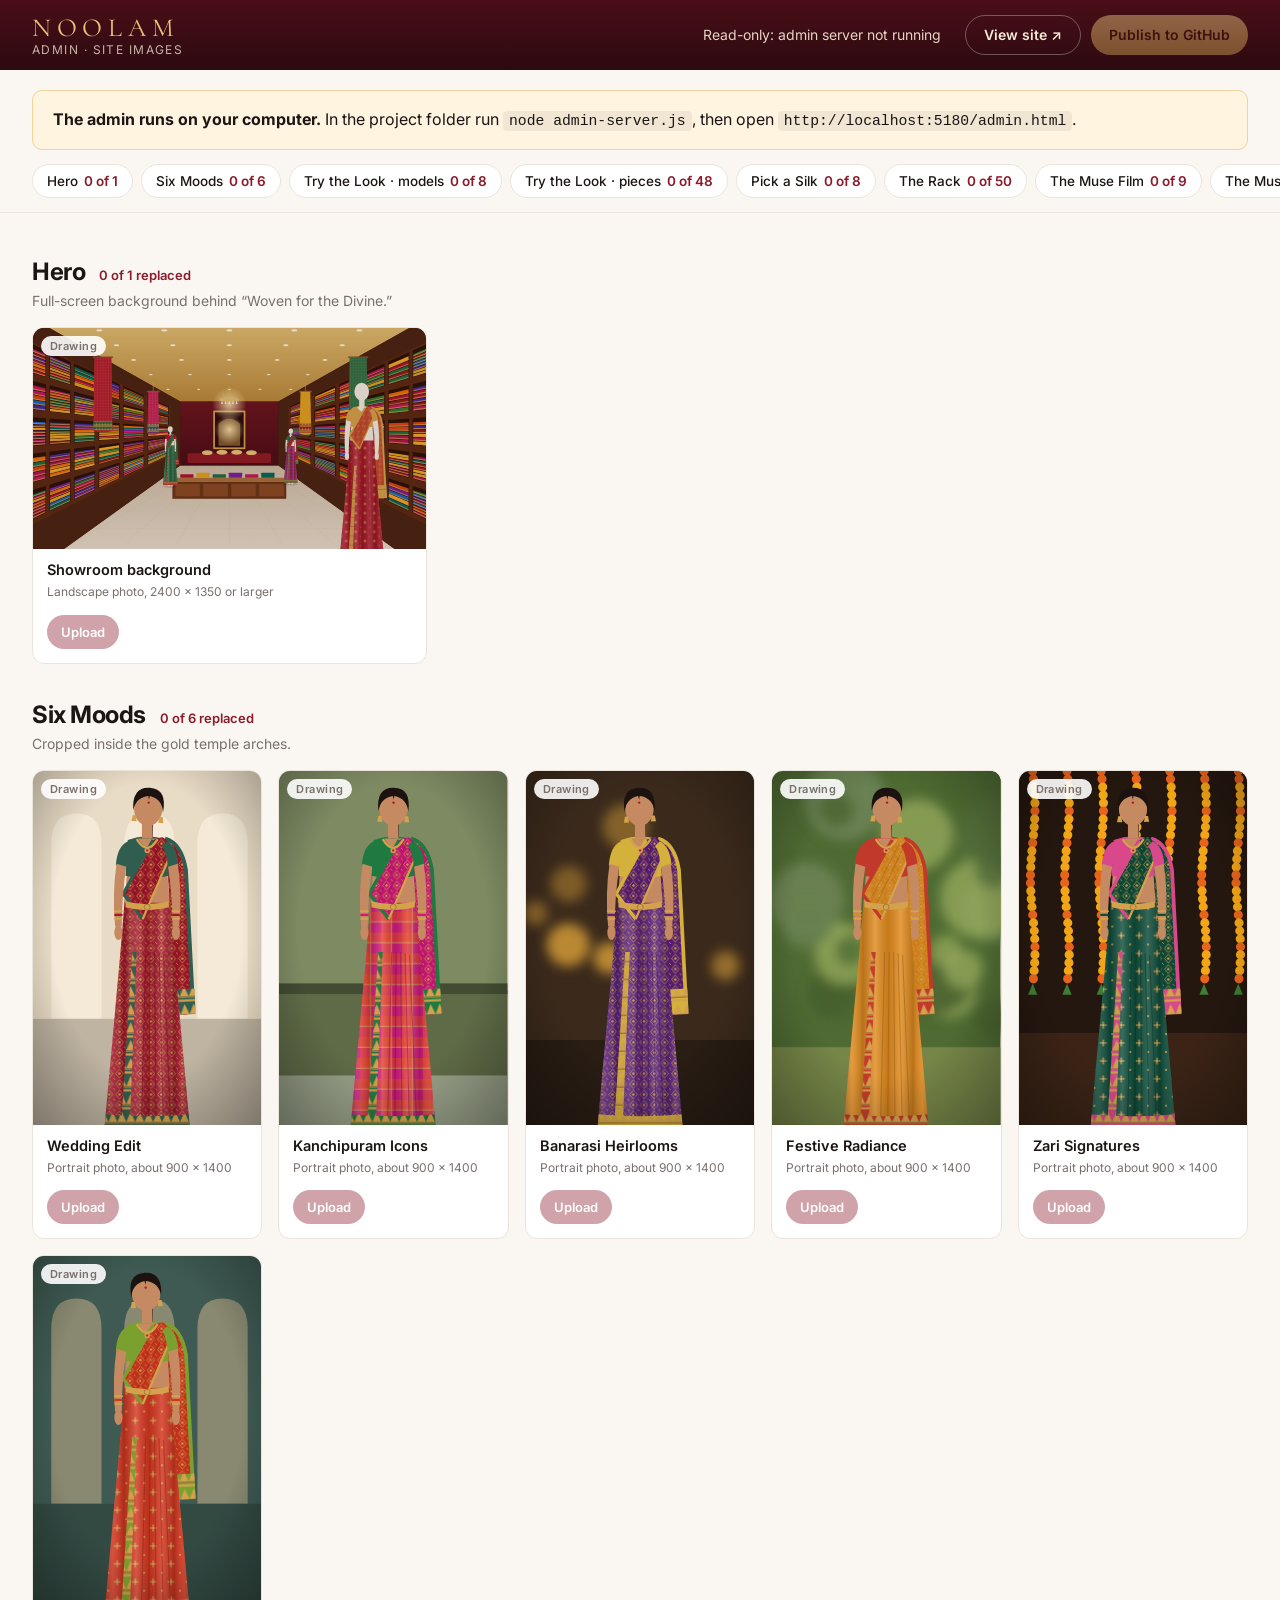
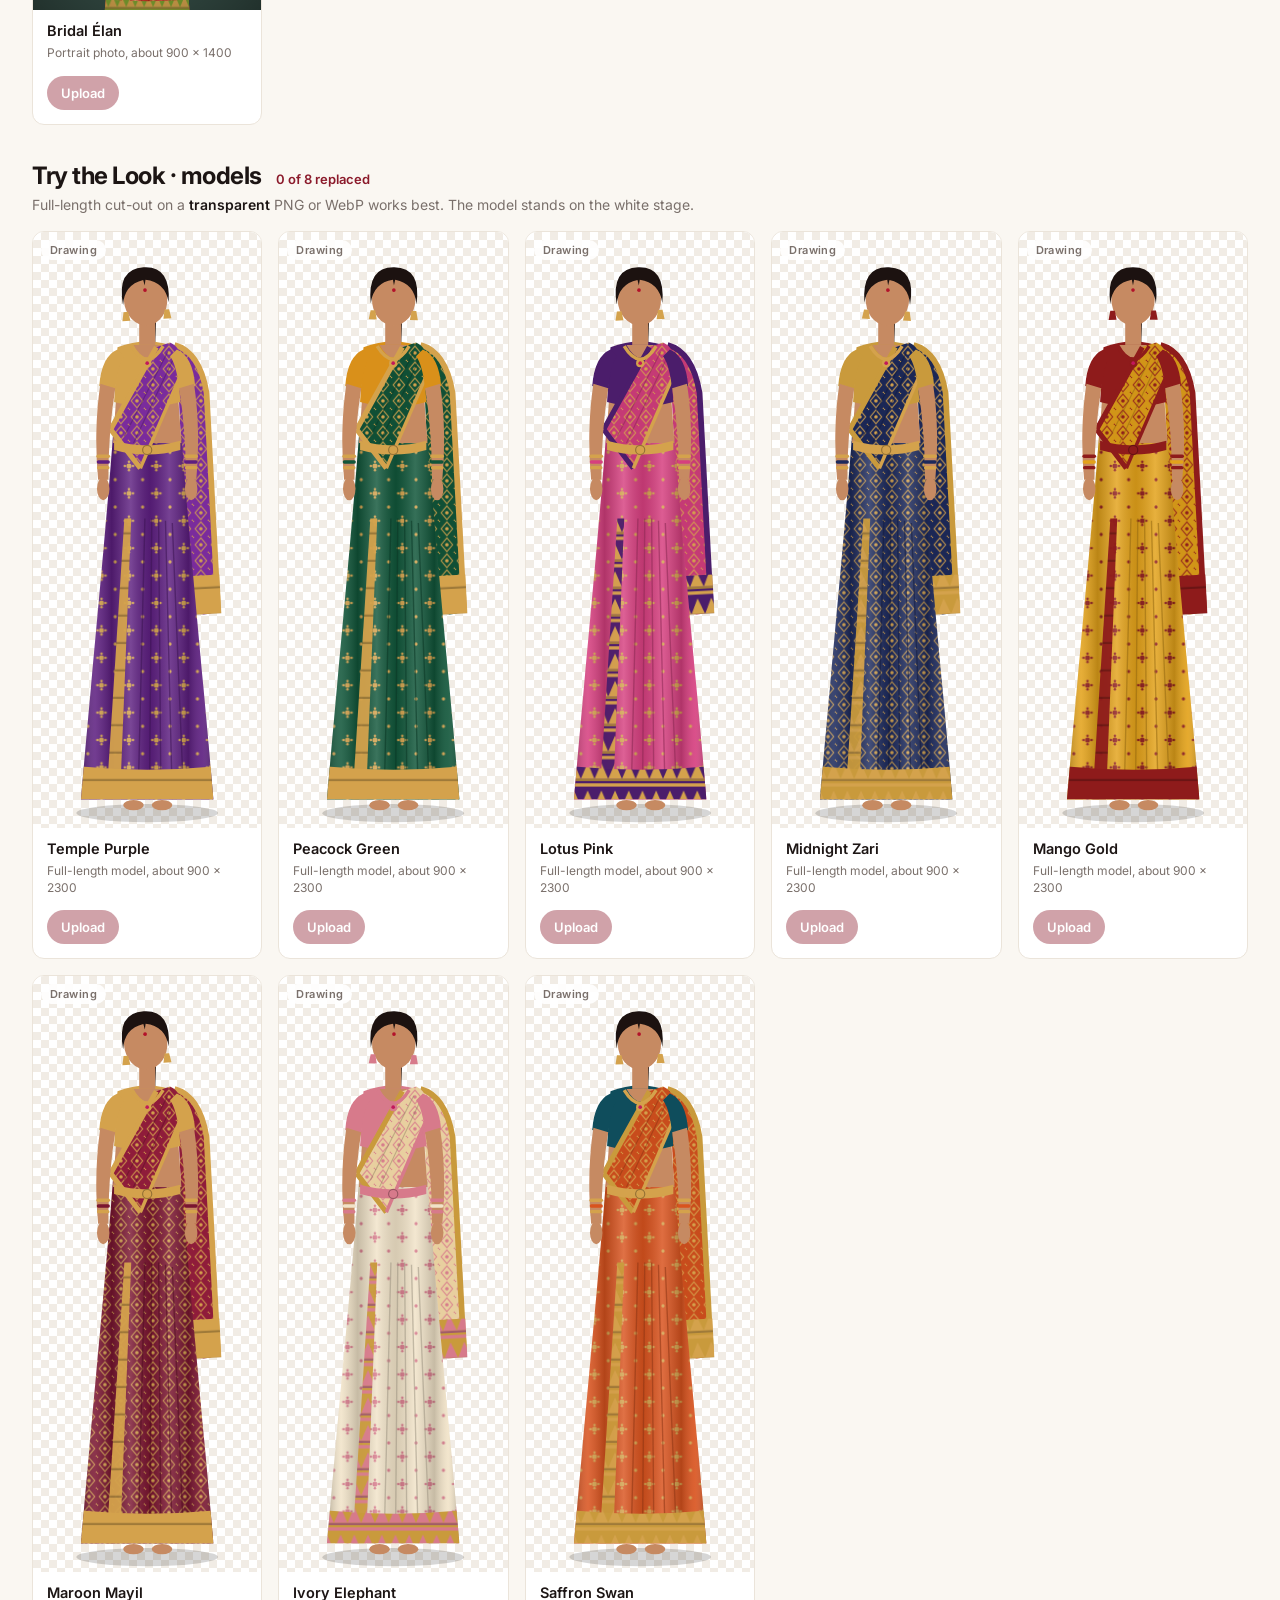
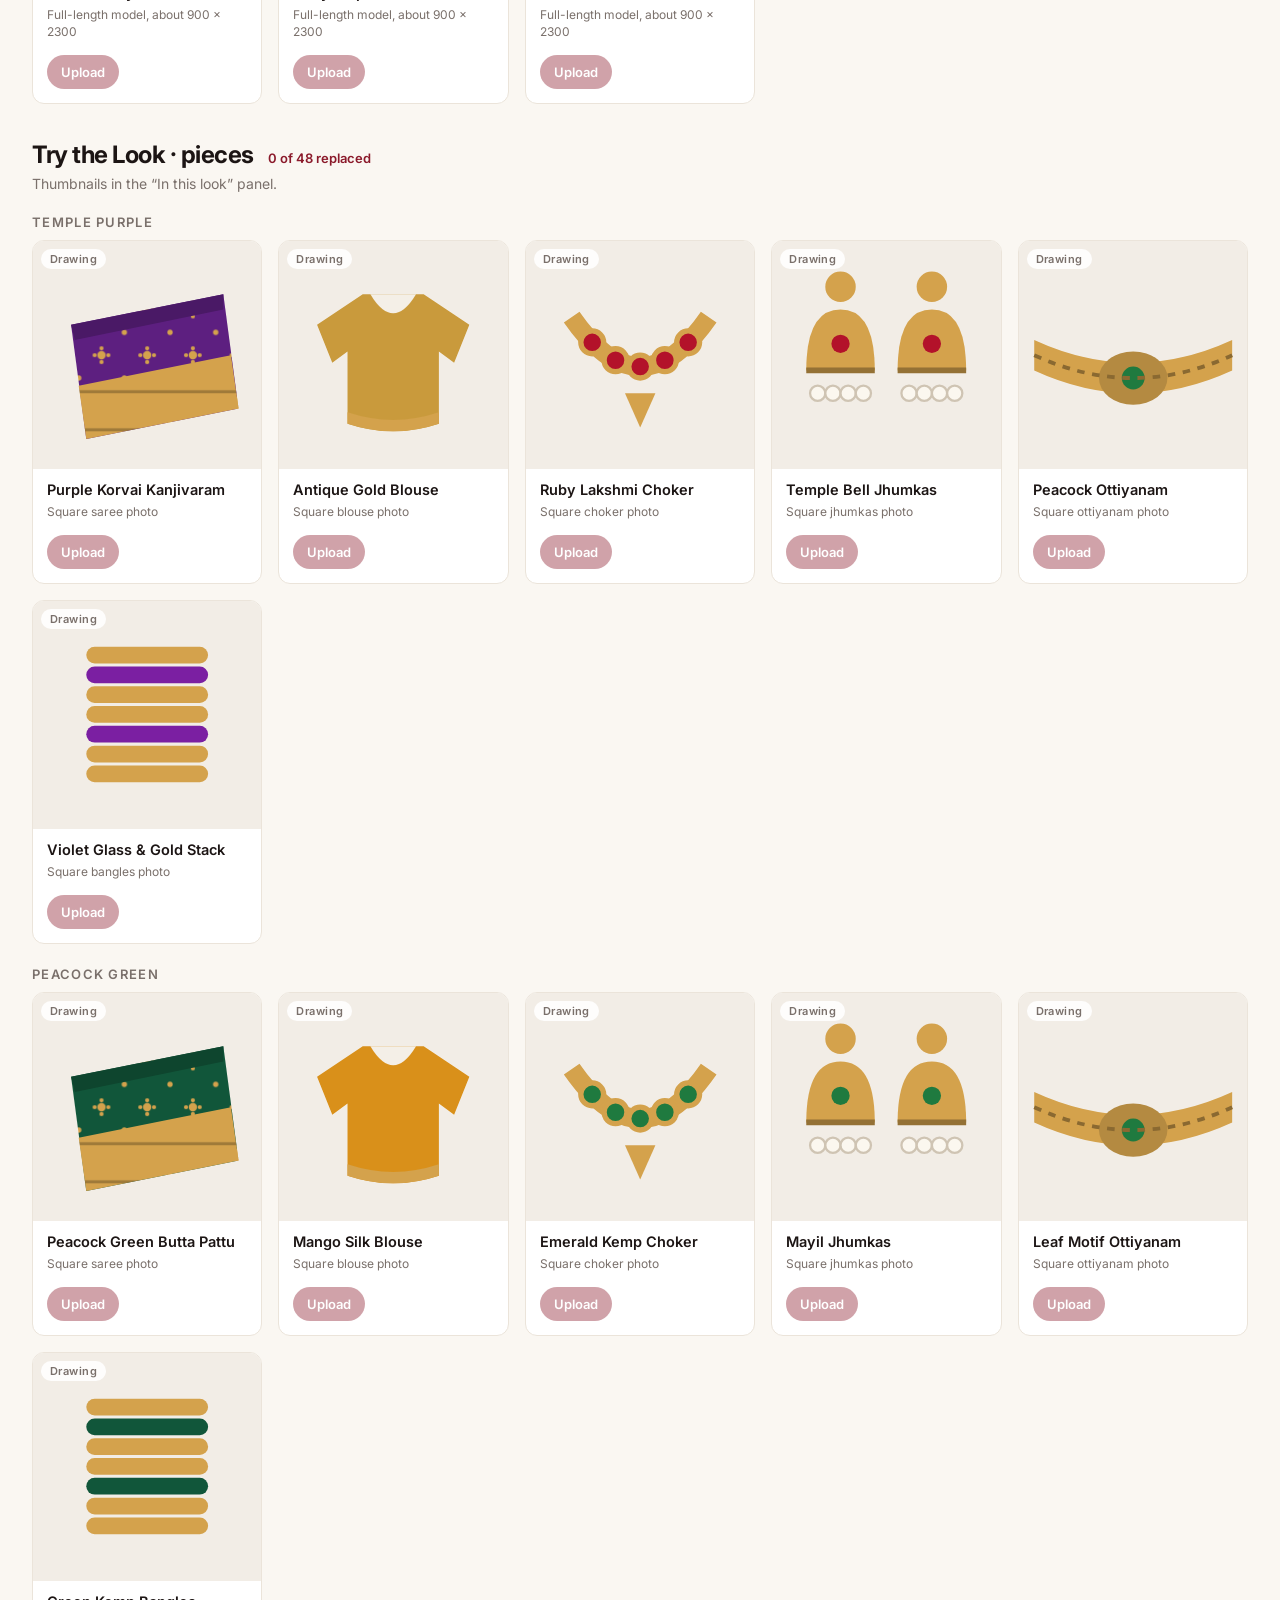
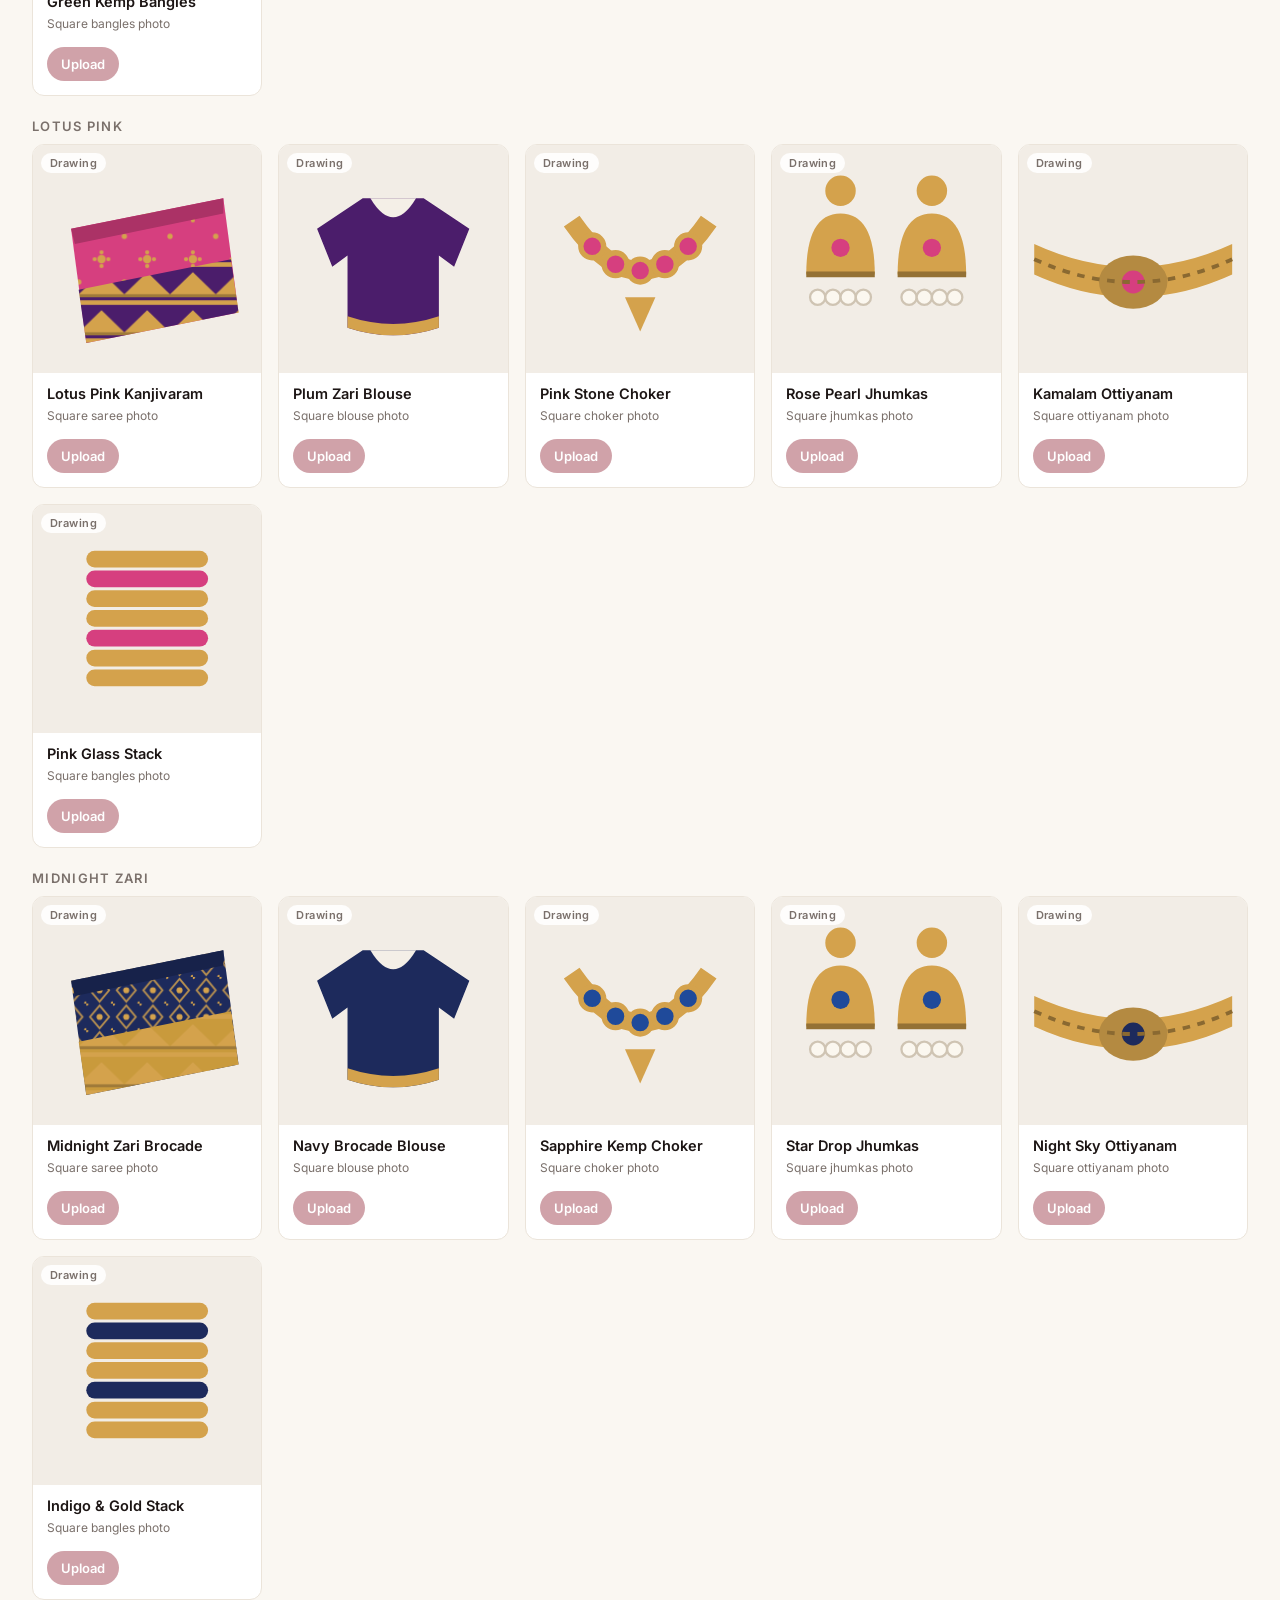
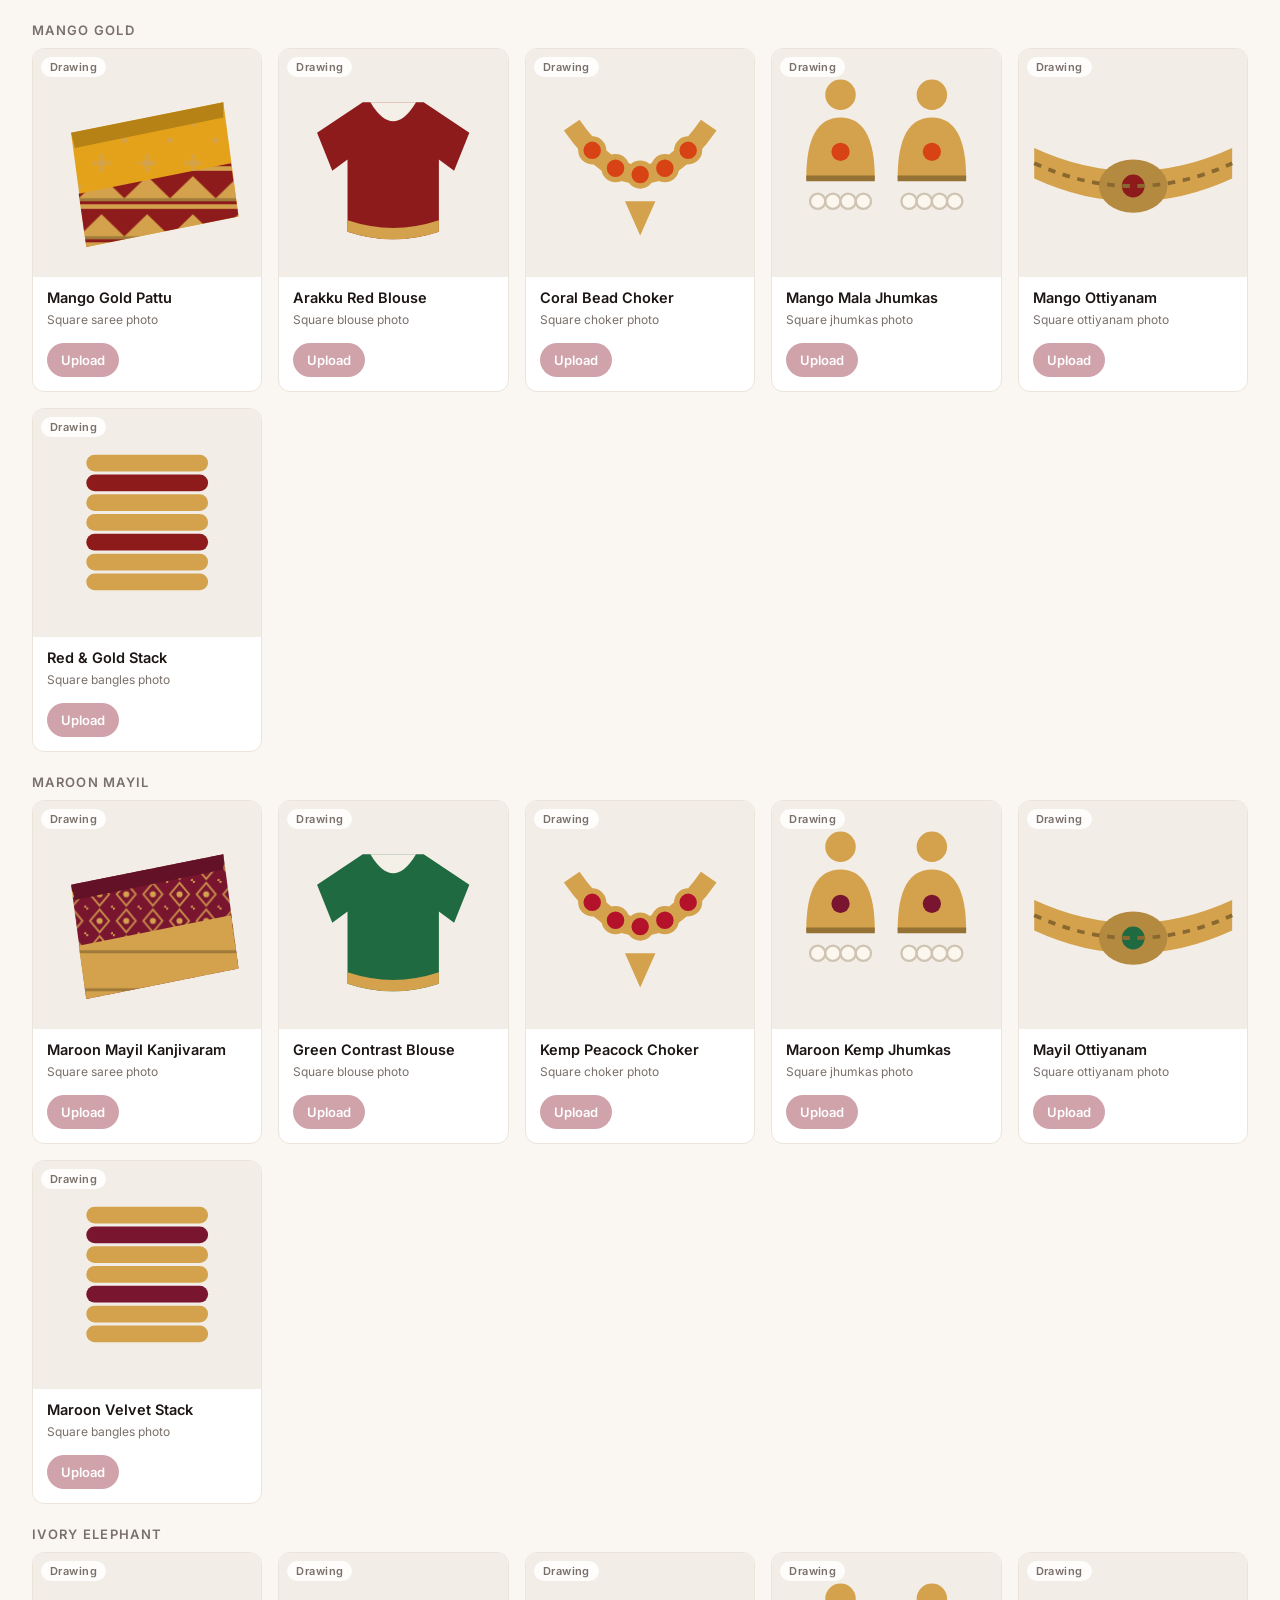
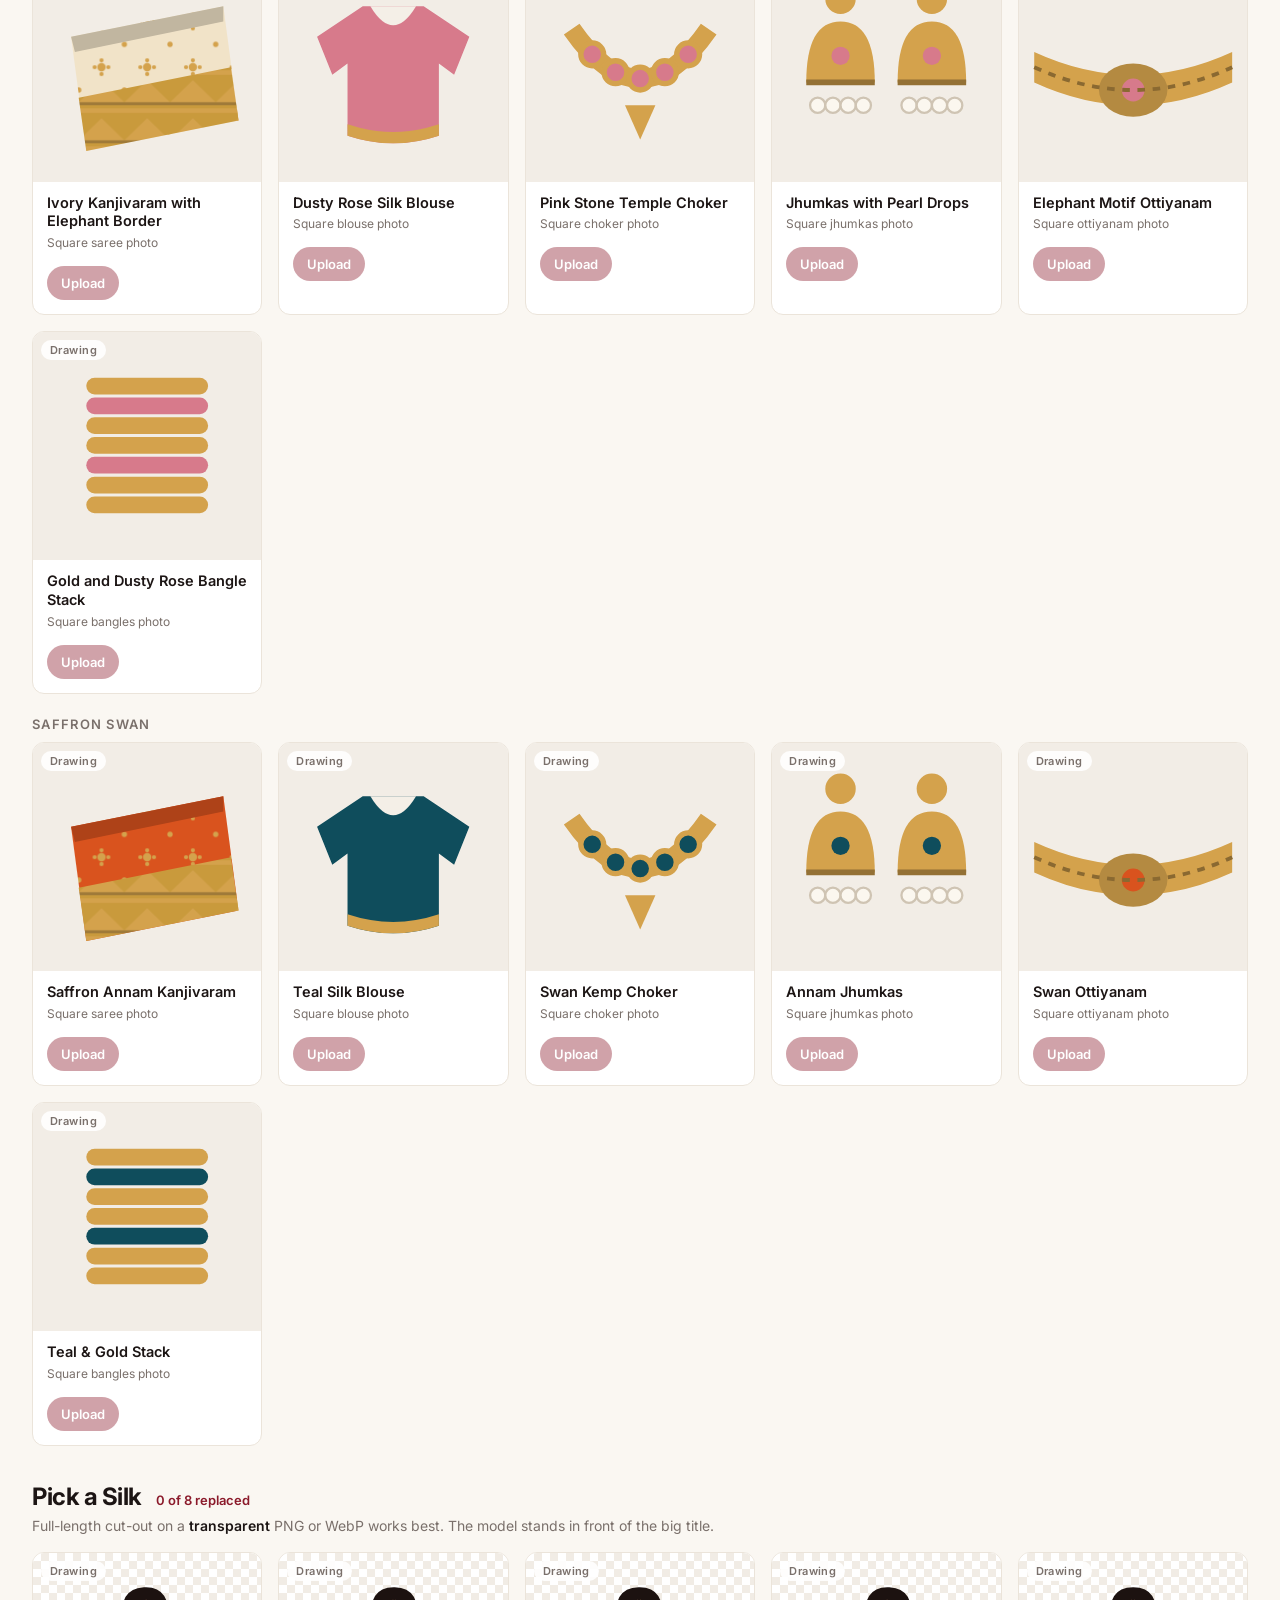
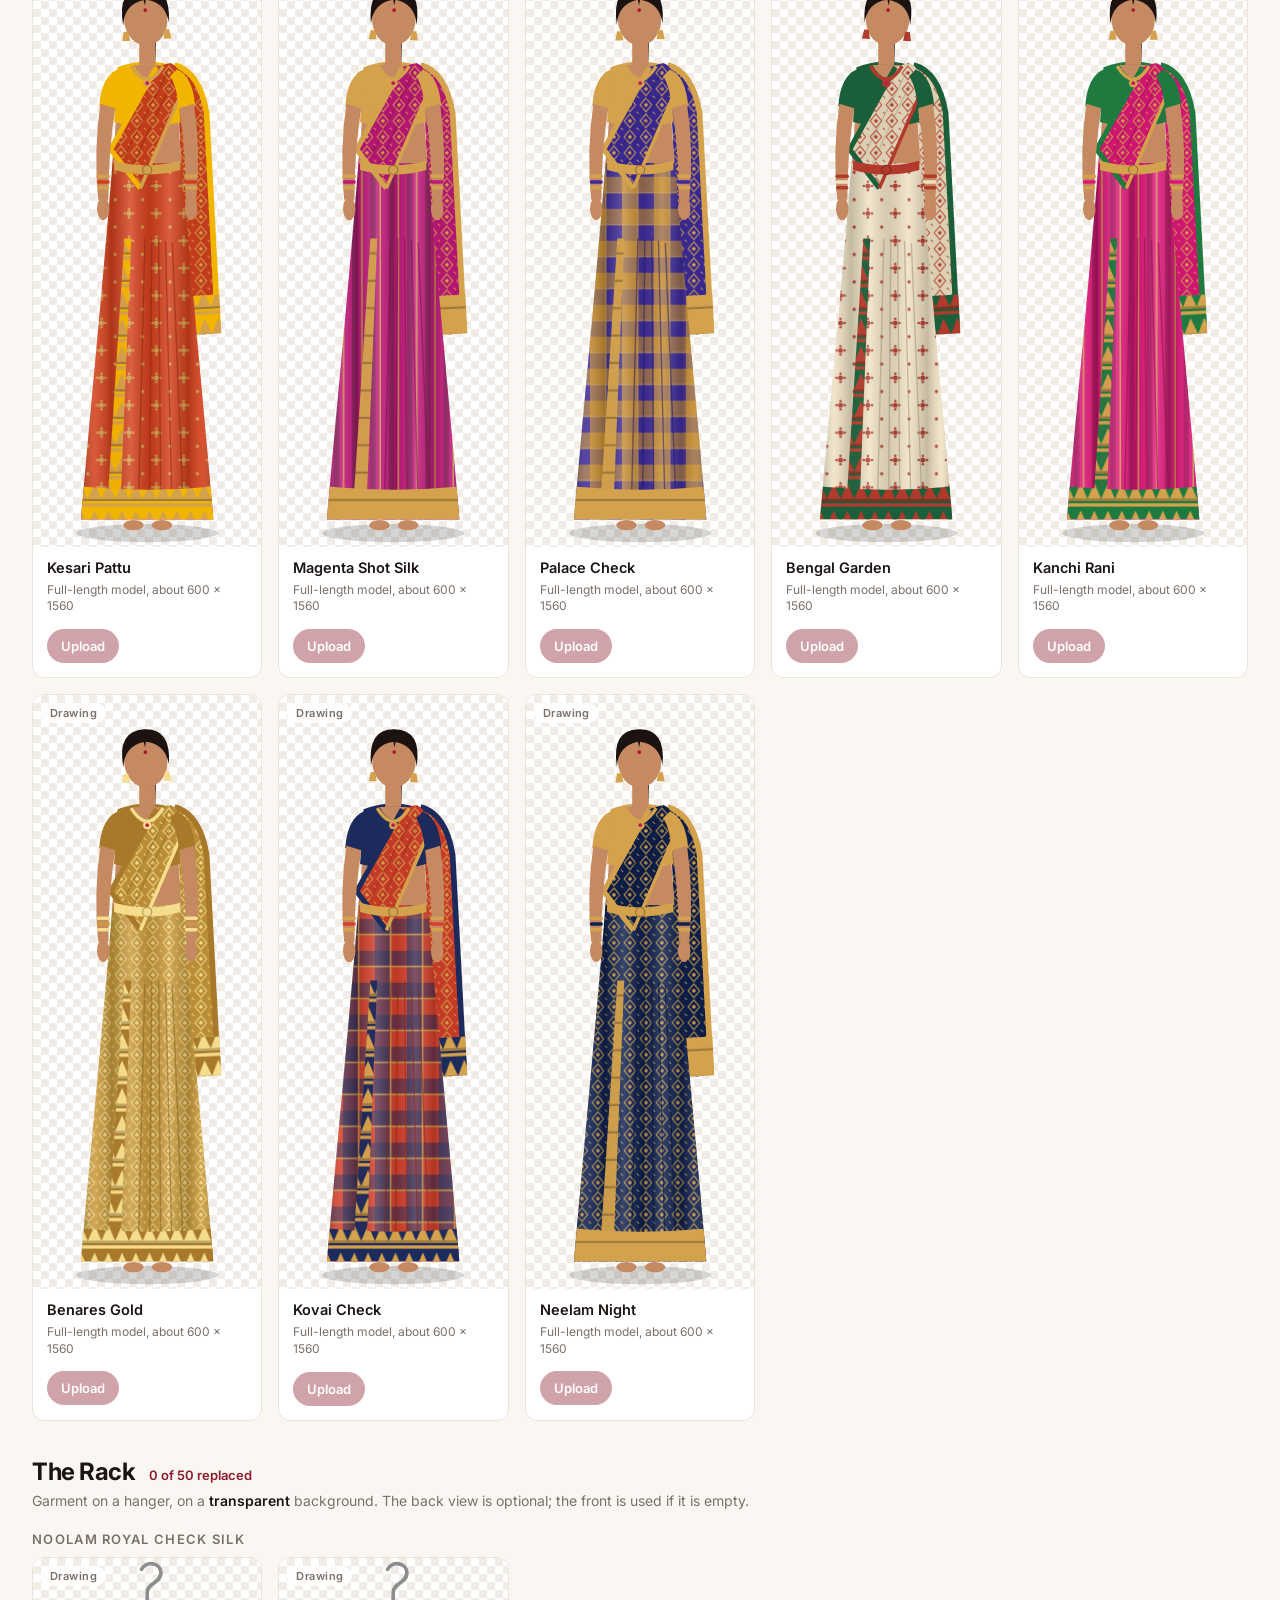
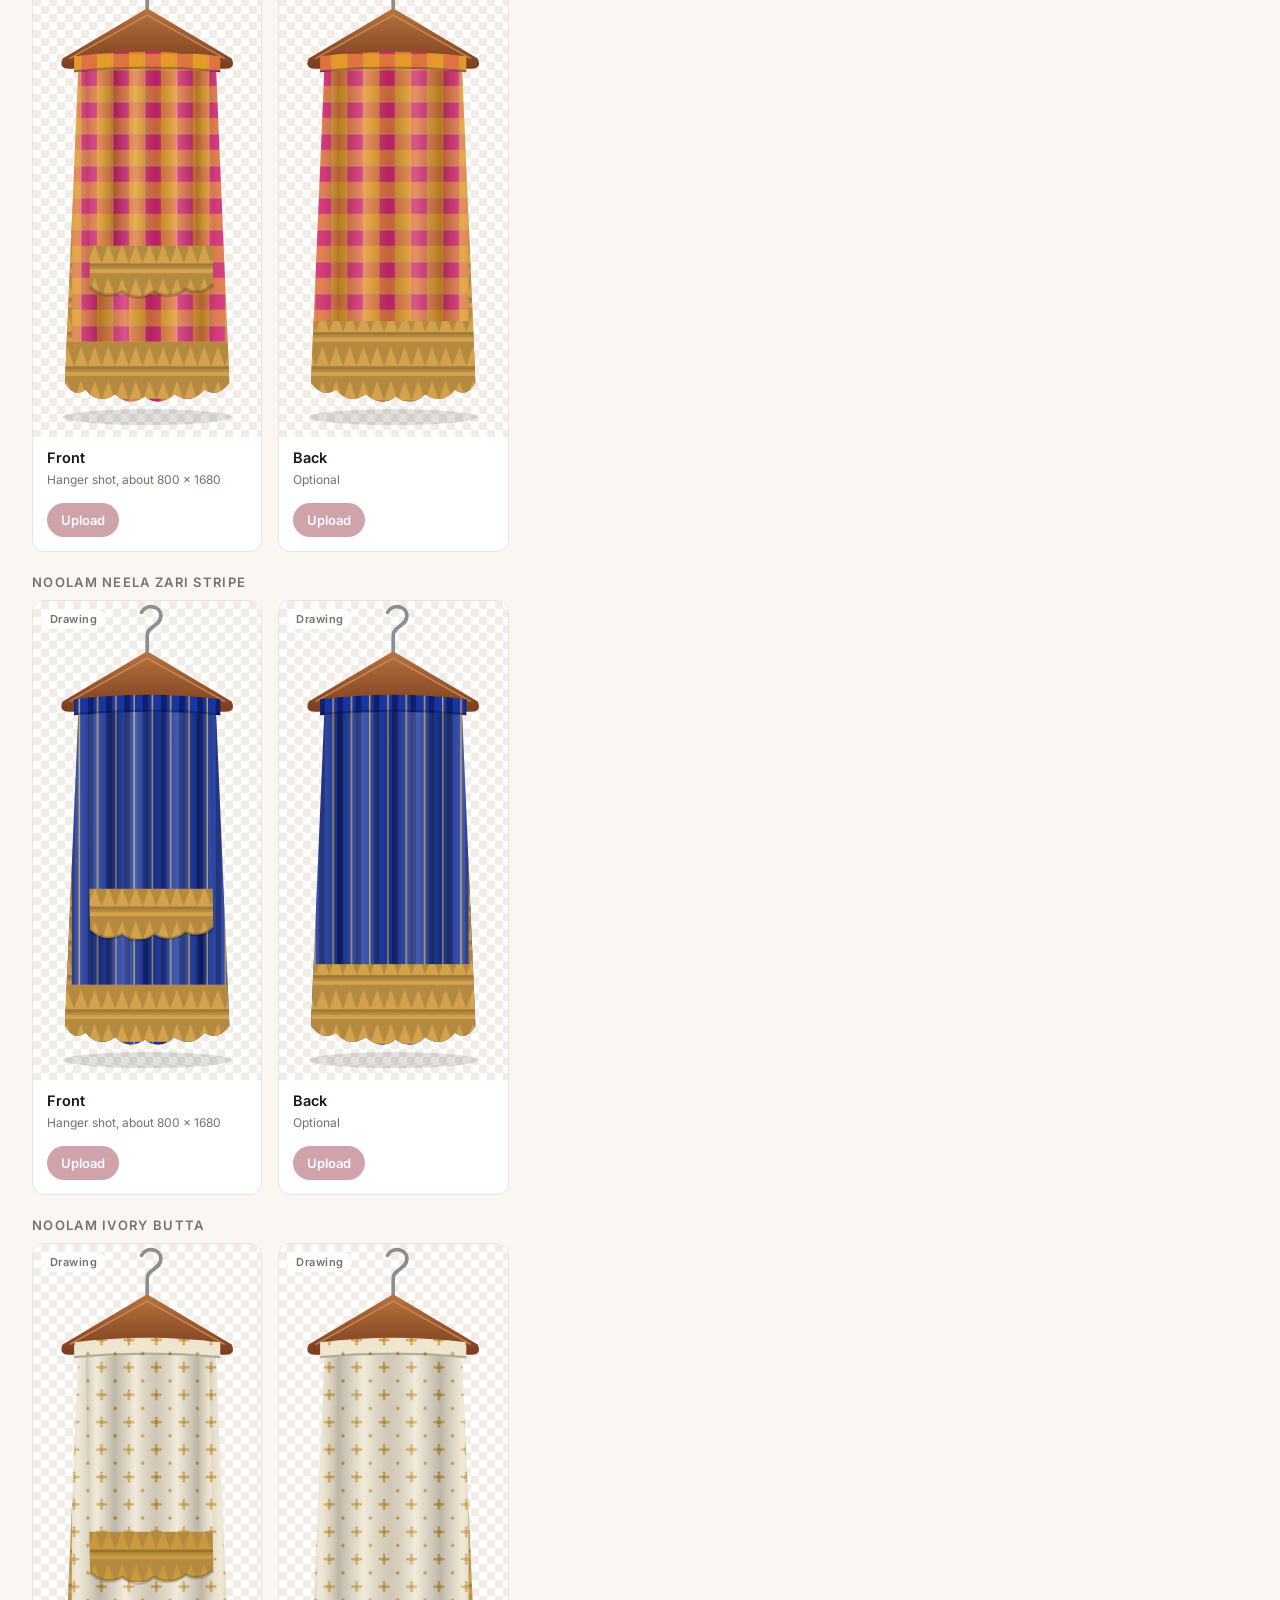
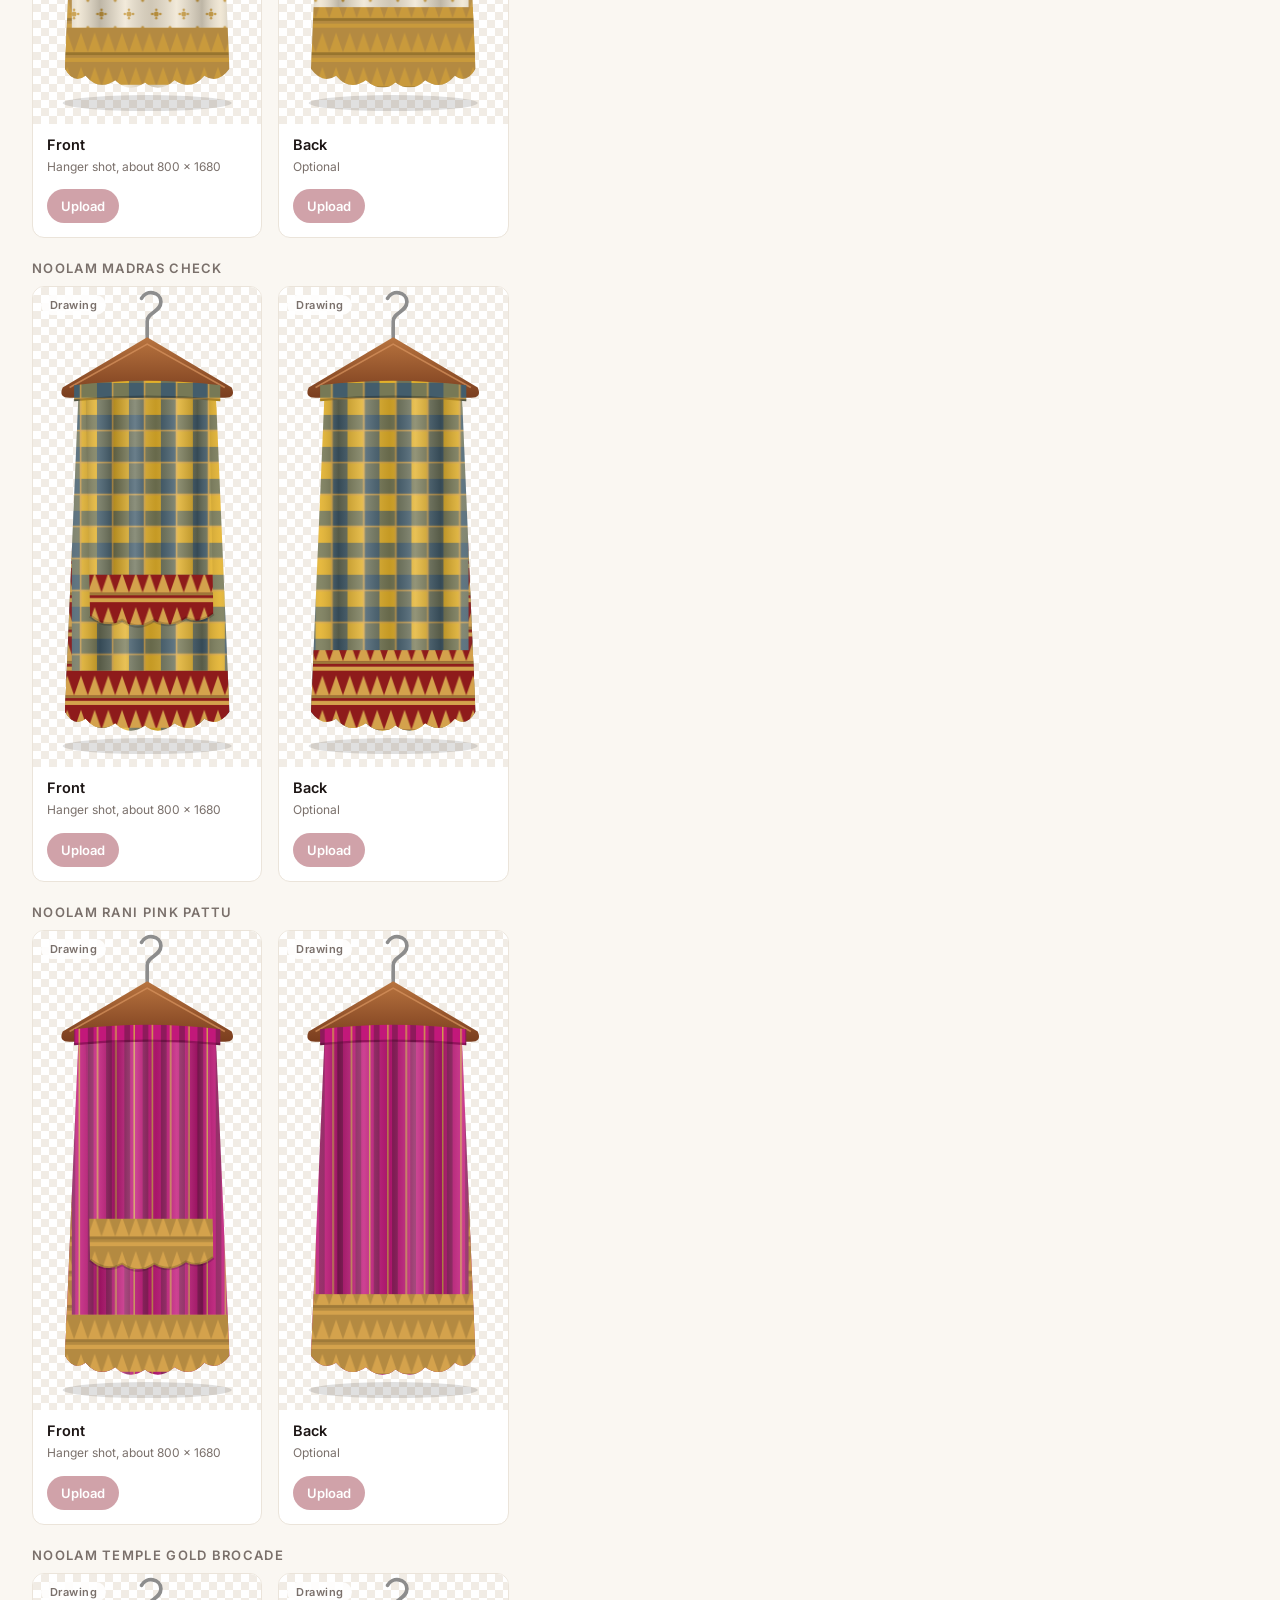
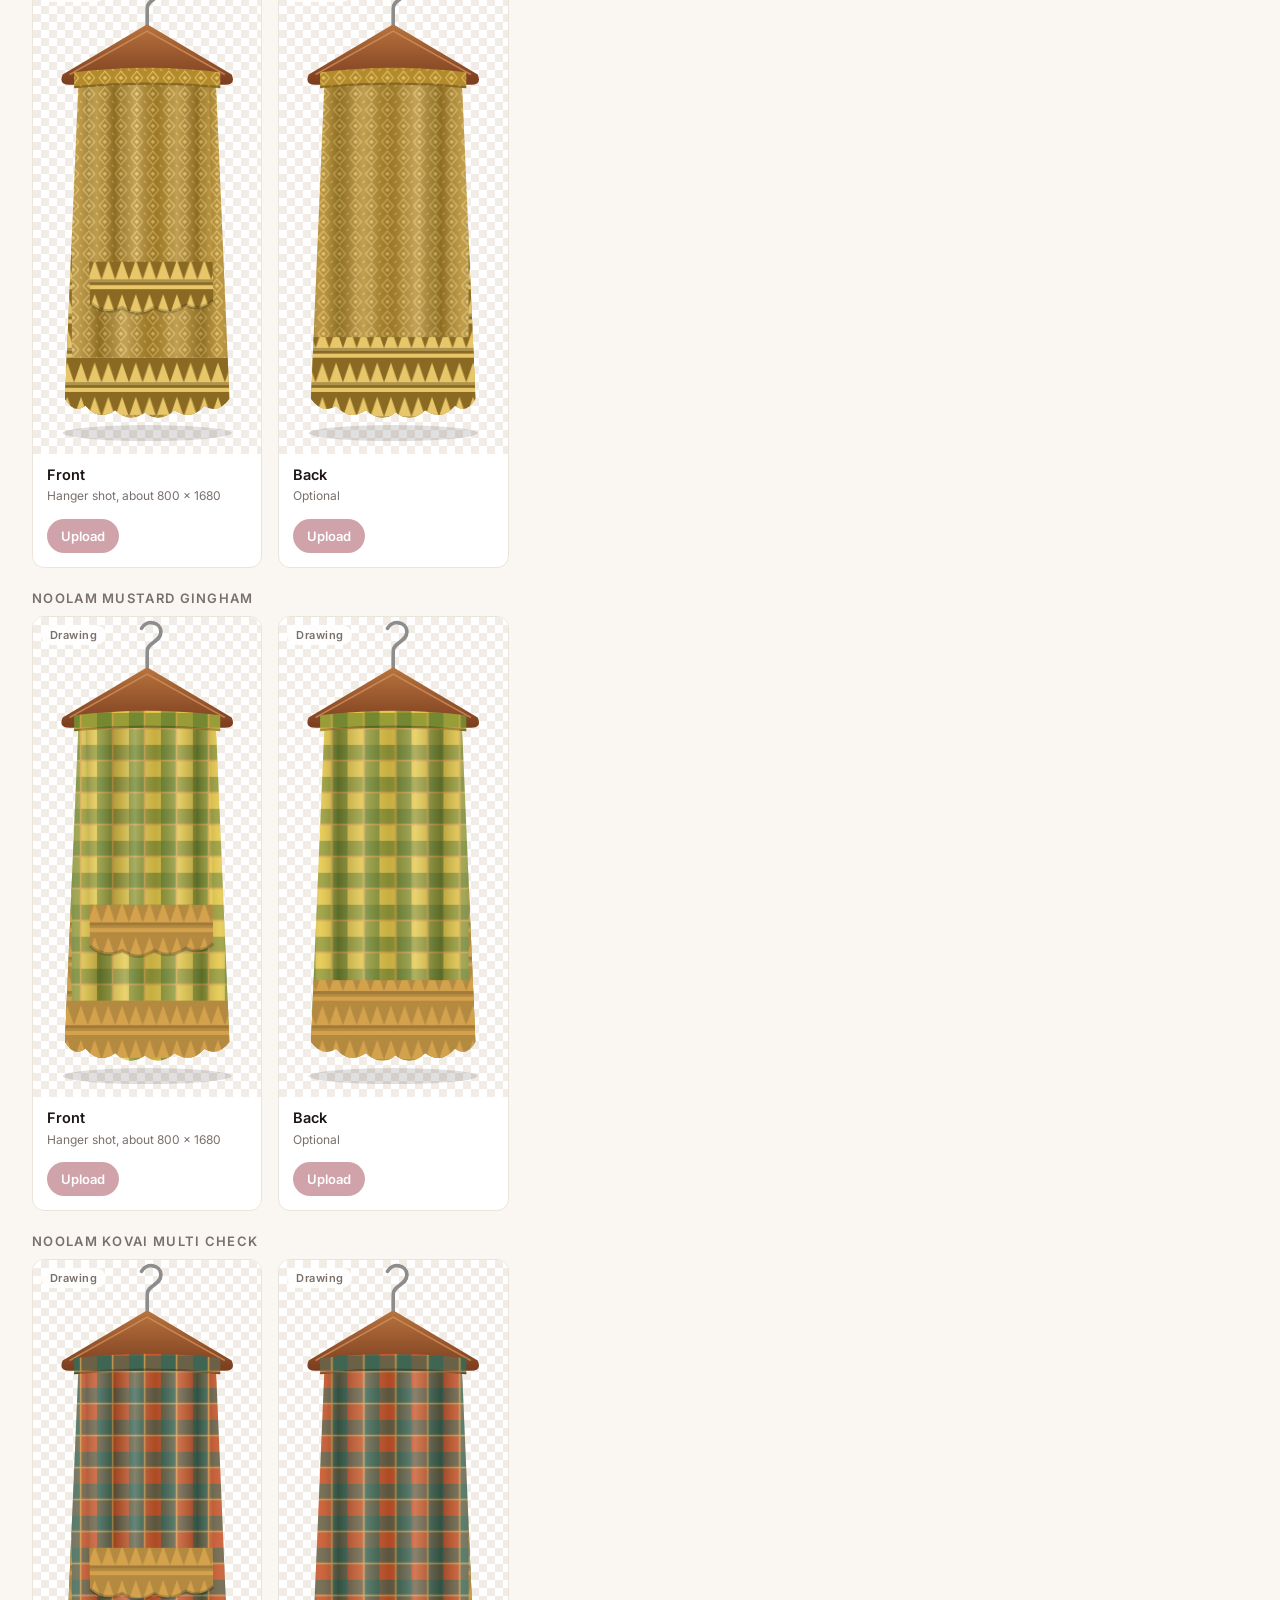
==== admin.html @ 778fc5c5 "Add local admin to replace site illustrations with real photos and videos Co-Authored-By: Claude Opu" ====
<!doctype html>
<html lang="en">
<head>
  <meta charset="utf-8">
  <meta name="viewport" content="width=device-width, initial-scale=1">
  <meta name="robots" content="noindex">
  <title>NOOLAM Admin · Site images</title>
  <link rel="preconnect" href="https://fonts.googleapis.com">
  <link rel="preconnect" href="https://fonts.gstatic.com" crossorigin>
  <link href="https://fonts.googleapis.com/css2?family=Cormorant+Garamond:wght@600&family=Inter:wght@400;500;600;700&display=swap" rel="stylesheet">
  <link rel="stylesheet" href="admin.css">
</head>
<body>
  <header class="bar">
    <div class="brand"><span class="word">NOOLAM</span><span class="sub">Admin · Site images</span></div>
    <p class="status" id="status">Checking…</p>
    <div class="bar-actions">
      <a class="ghost" href="./" target="_blank" rel="noopener">View site ↗</a>
      <button class="primary" id="publish" disabled>Publish to GitHub</button>
    </div>
  </header>

  <div class="offline" id="offline" hidden>
    <strong>The admin runs on your computer.</strong>
    In the project folder run <code>node admin-server.js</code>, then open <code>http://localhost:5180/admin.html</code>.
  </div>

  <nav class="groups" id="groupNav" aria-label="Sections"></nav>
  <main id="groups"></main>

  <div class="toast" id="toast" role="status"></div>

  <script src="js/art.js"></script>
  <script src="js/data.js"></script>
  <script src="js/admin.js"></script>
</body>
</html>
---- admin.css ----
:root {
  --maroon: #8b1a2b;
  --gold: #c9973f;
  --ink: #1c1514;
  --muted: #7a706b;
  --line: #ebe4da;
  --bg: #faf7f2;
  --card: #fff;
}
* { box-sizing: border-box; margin: 0; padding: 0; }
body { font-family: 'Inter', system-ui, sans-serif; color: var(--ink); background: var(--bg); -webkit-font-smoothing: antialiased; }
button { font: inherit; cursor: pointer; border: 0; background: none; color: inherit; }
[hidden] { display: none !important; }
code { font-family: ui-monospace, Menlo, monospace; font-size: .92em; background: rgba(0, 0, 0, .06); padding: 2px 6px; border-radius: 4px; }

.bar { position: sticky; top: 0; z-index: 20; display: flex; align-items: center; gap: 24px; padding: 14px 32px; background: linear-gradient(180deg, #4a0e17, #2c0a10); color: #f6ead8; }
.brand { display: grid; line-height: 1.1; }
.word { font-family: 'Cormorant Garamond', serif; font-size: 26px; letter-spacing: .22em; color: #e8c27a; }
.sub { font-size: 12px; letter-spacing: .12em; text-transform: uppercase; opacity: .75; }
.status { margin-left: auto; font-size: 14px; opacity: .9; }
.status b { color: #e8c27a; }
.bar-actions { display: flex; gap: 10px; }
.ghost, .primary { display: inline-flex; align-items: center; height: 40px; padding: 0 18px; border-radius: 20px; font-size: 14px; font-weight: 600; text-decoration: none; }
.ghost { color: #f6ead8; border: 1px solid rgba(255, 255, 255, .3); }
.ghost:hover { background: rgba(255, 255, 255, .08); }
.primary { background: linear-gradient(180deg, #f0cd83, #d6a650); color: #3a1a08; }
.primary:disabled { opacity: .45; cursor: not-allowed; }

.offline { margin: 20px 32px 0; padding: 16px 20px; border-radius: 10px; background: #fff4e0; border: 1px solid #f0d49c; line-height: 1.6; }

.groups { position: sticky; top: 68px; z-index: 10; display: flex; gap: 8px; overflow-x: auto; padding: 14px 32px; background: rgba(250, 247, 242, .94); backdrop-filter: blur(8px); border-bottom: 1px solid var(--line); }
.groups a { flex: none; padding: 8px 14px; border-radius: 18px; border: 1px solid var(--line); background: #fff; font-size: 13.5px; font-weight: 500; color: var(--ink); text-decoration: none; white-space: nowrap; }
.groups a span { margin-left: 6px; color: var(--maroon); font-weight: 600; }
.groups a:hover { border-color: var(--gold); }

main { padding: 8px 32px 80px; }
.group { padding-top: 36px; scroll-margin-top: 130px; }
.group-head { display: flex; align-items: baseline; gap: 14px; flex-wrap: wrap; margin-bottom: 6px; }
.group-head h2 { font-size: 24px; letter-spacing: -.02em; }
.group-head .count { font-size: 13px; color: var(--maroon); font-weight: 600; }
.group-note { color: var(--muted); font-size: 14px; margin-bottom: 18px; }
.group-note b { color: var(--ink); font-weight: 600; }
.sub-head { font-size: 13px; font-weight: 600; letter-spacing: .1em; text-transform: uppercase; color: var(--muted); margin: 22px 0 10px; }
.grid { display: grid; grid-template-columns: repeat(auto-fill, minmax(190px, 1fr)); gap: 16px; }
.grid.wide { grid-template-columns: repeat(auto-fill, minmax(360px, 1fr)); }

.slot { background: var(--card); border: 1px solid var(--line); border-radius: 12px; overflow: hidden; display: flex; flex-direction: column; transition: box-shadow .2s, border-color .2s; }
.slot:hover { box-shadow: 0 8px 24px -14px rgba(60, 20, 10, .35); }
.slot.over { border-color: var(--gold); box-shadow: 0 0 0 3px rgba(201, 151, 63, .35); }
.preview { position: relative; background: #f2ede6; overflow: hidden; }
.preview.contain { background-color: #fff; background-image: linear-gradient(45deg, #f1ece5 25%, transparent 25%), linear-gradient(-45deg, #f1ece5 25%, transparent 25%), linear-gradient(45deg, transparent 75%, #f1ece5 75%), linear-gradient(-45deg, transparent 75%, #f1ece5 75%); background-size: 16px 16px; background-position: 0 0, 0 8px, 8px -8px, -8px 0; }
.preview > svg, .preview > img, .preview > video { position: absolute; inset: 0; width: 100%; height: 100%; display: block; }
.preview > img, .preview > video { object-fit: cover; }
.preview.contain > img, .preview.contain > video { object-fit: contain; object-position: 50% 100%; }
.tag { position: absolute; top: 8px; left: 8px; padding: 3px 9px; border-radius: 10px; font-size: 11px; font-weight: 600; letter-spacing: .04em; background: rgba(255, 255, 255, .9); color: var(--muted); }
.tag.photo { background: #1f6a40; color: #fff; }
.busy { position: absolute; inset: 0; display: grid; place-items: center; background: rgba(255, 255, 255, .78); font-size: 13px; font-weight: 600; }
.drop { position: absolute; inset: 0; display: none; place-items: center; background: rgba(139, 26, 43, .7); color: #fff; font-weight: 600; font-size: 14px; }
.slot.over .drop { display: grid; }
.body { padding: 12px 14px 14px; display: grid; gap: 4px; flex: 1; align-content: start; }
.body h3 { font-size: 14.5px; font-weight: 600; line-height: 1.3; }
.body p { font-size: 12px; color: var(--muted); line-height: 1.4; }
.actions { display: flex; gap: 8px; margin-top: 10px; }
.up { position: relative; display: inline-flex; align-items: center; justify-content: center; height: 34px; padding: 0 14px; border-radius: 17px; background: var(--maroon); color: #fff; font-size: 13px; font-weight: 600; cursor: pointer; }
.up:hover { background: #a01c34; }
.up input { position: absolute; inset: 0; opacity: 0; cursor: pointer; width: 100%; }
.up.disabled { opacity: .4; pointer-events: none; }
.reset { height: 34px; padding: 0 12px; border-radius: 17px; border: 1px solid var(--line); font-size: 13px; color: var(--muted); }
.reset:hover { border-color: var(--maroon); color: var(--maroon); }

.toast { position: fixed; left: 50%; bottom: 28px; transform: translate(-50%, 20px); opacity: 0; max-width: min(560px, calc(100% - 32px)); padding: 13px 22px; border-radius: 22px; background: #1d1010; color: #fff; font-size: 14px; transition: all .3s; pointer-events: none; z-index: 50; }
.toast.show { opacity: 1; transform: translate(-50%, 0); }
.toast.err { background: #8b1a2b; }

@media (max-width: 700px) {
  .bar { flex-wrap: wrap; padding: 12px 16px; gap: 10px; }
  .status { margin-left: 0; order: 3; width: 100%; }
  .groups { top: 112px; padding: 10px 16px; }
  main { padding: 0 16px 60px; }
  .offline { margin: 16px 16px 0; }
  .grid { grid-template-columns: repeat(2, 1fr); gap: 10px; }
  .grid.wide { grid-template-columns: 1fr; }
}
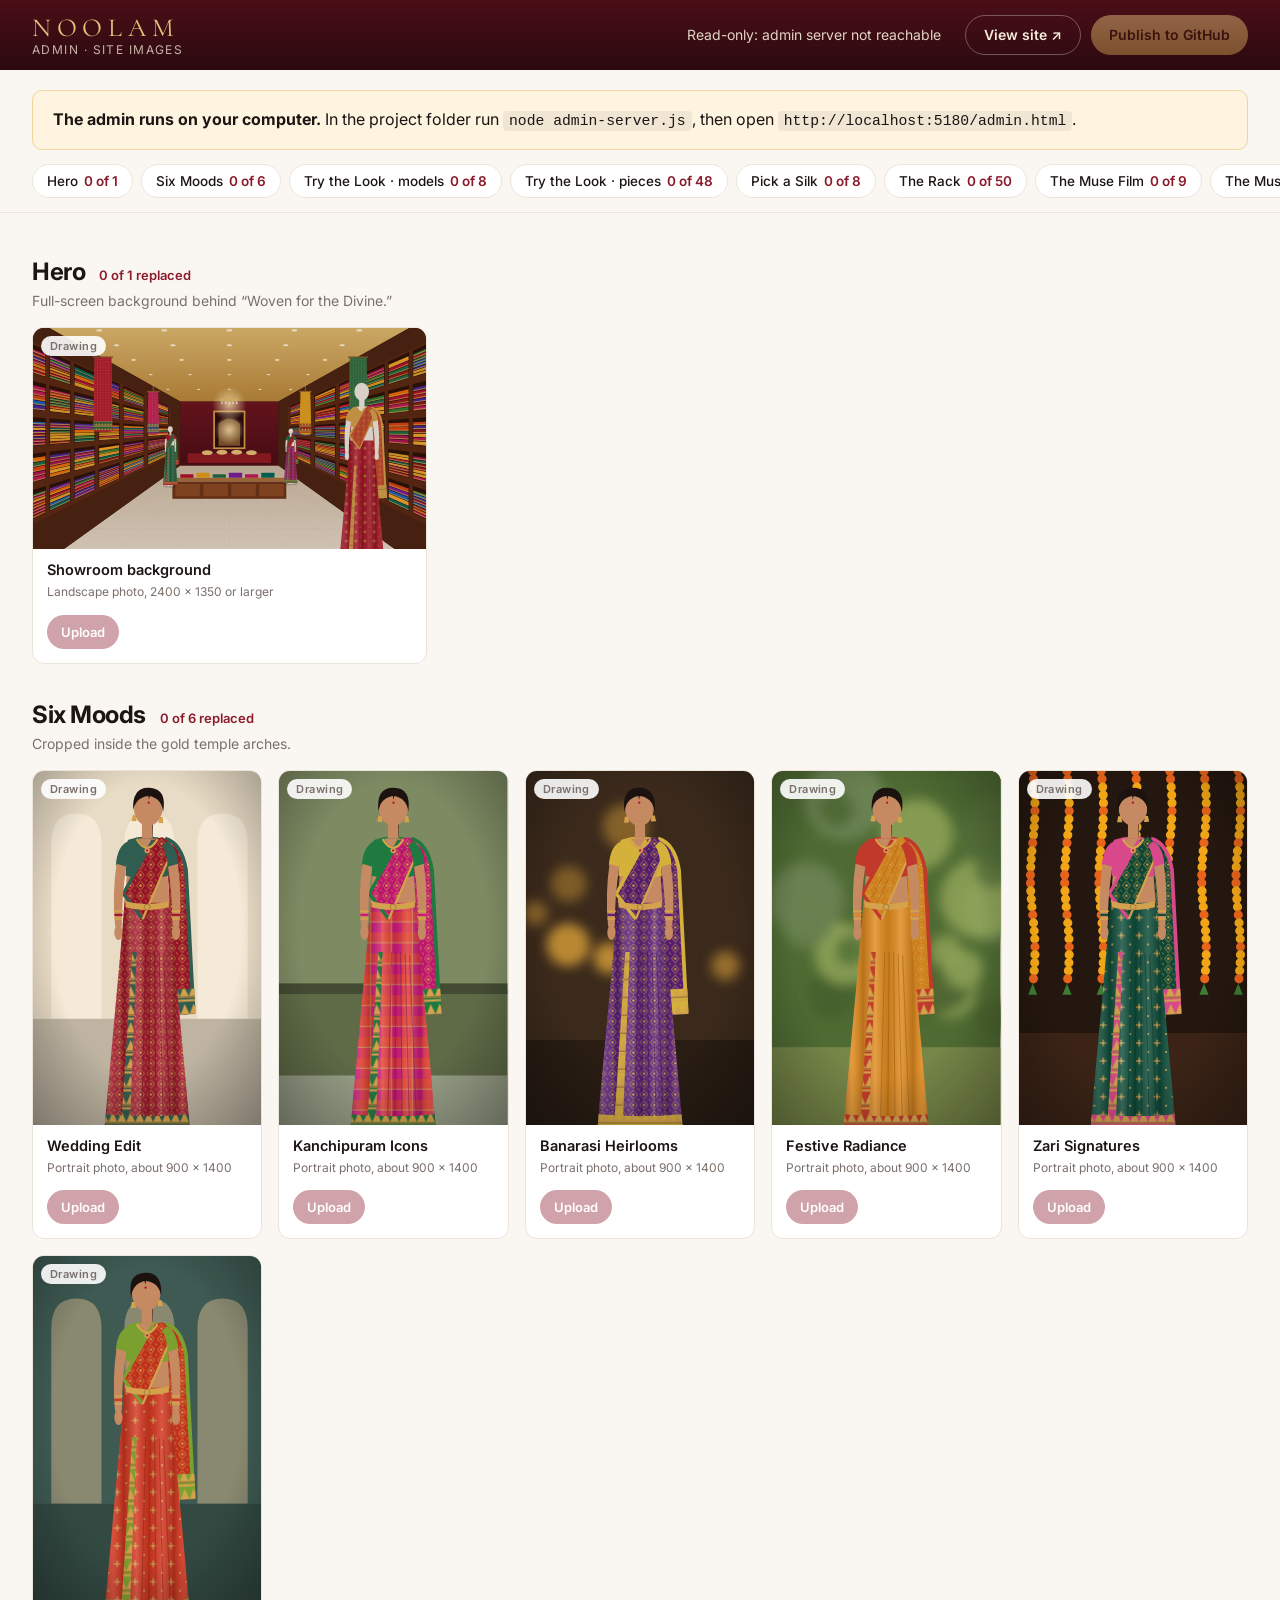
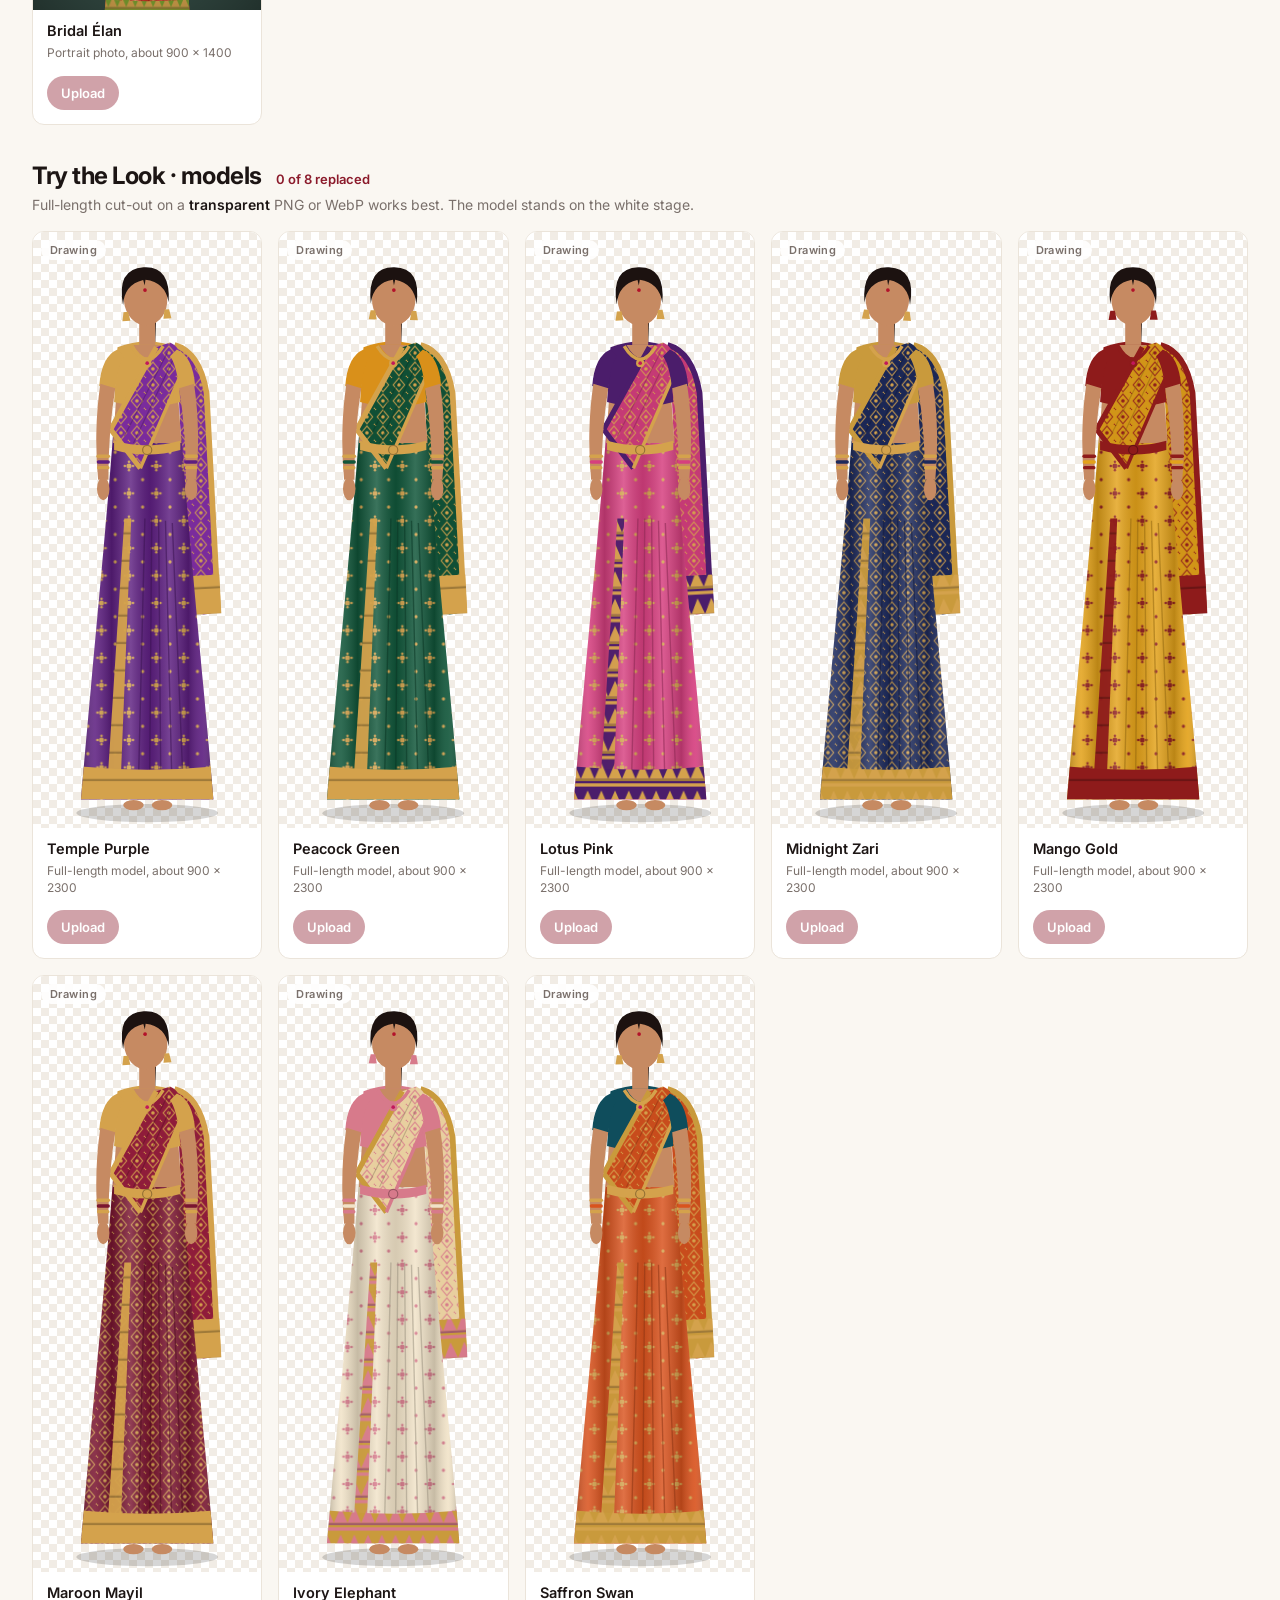
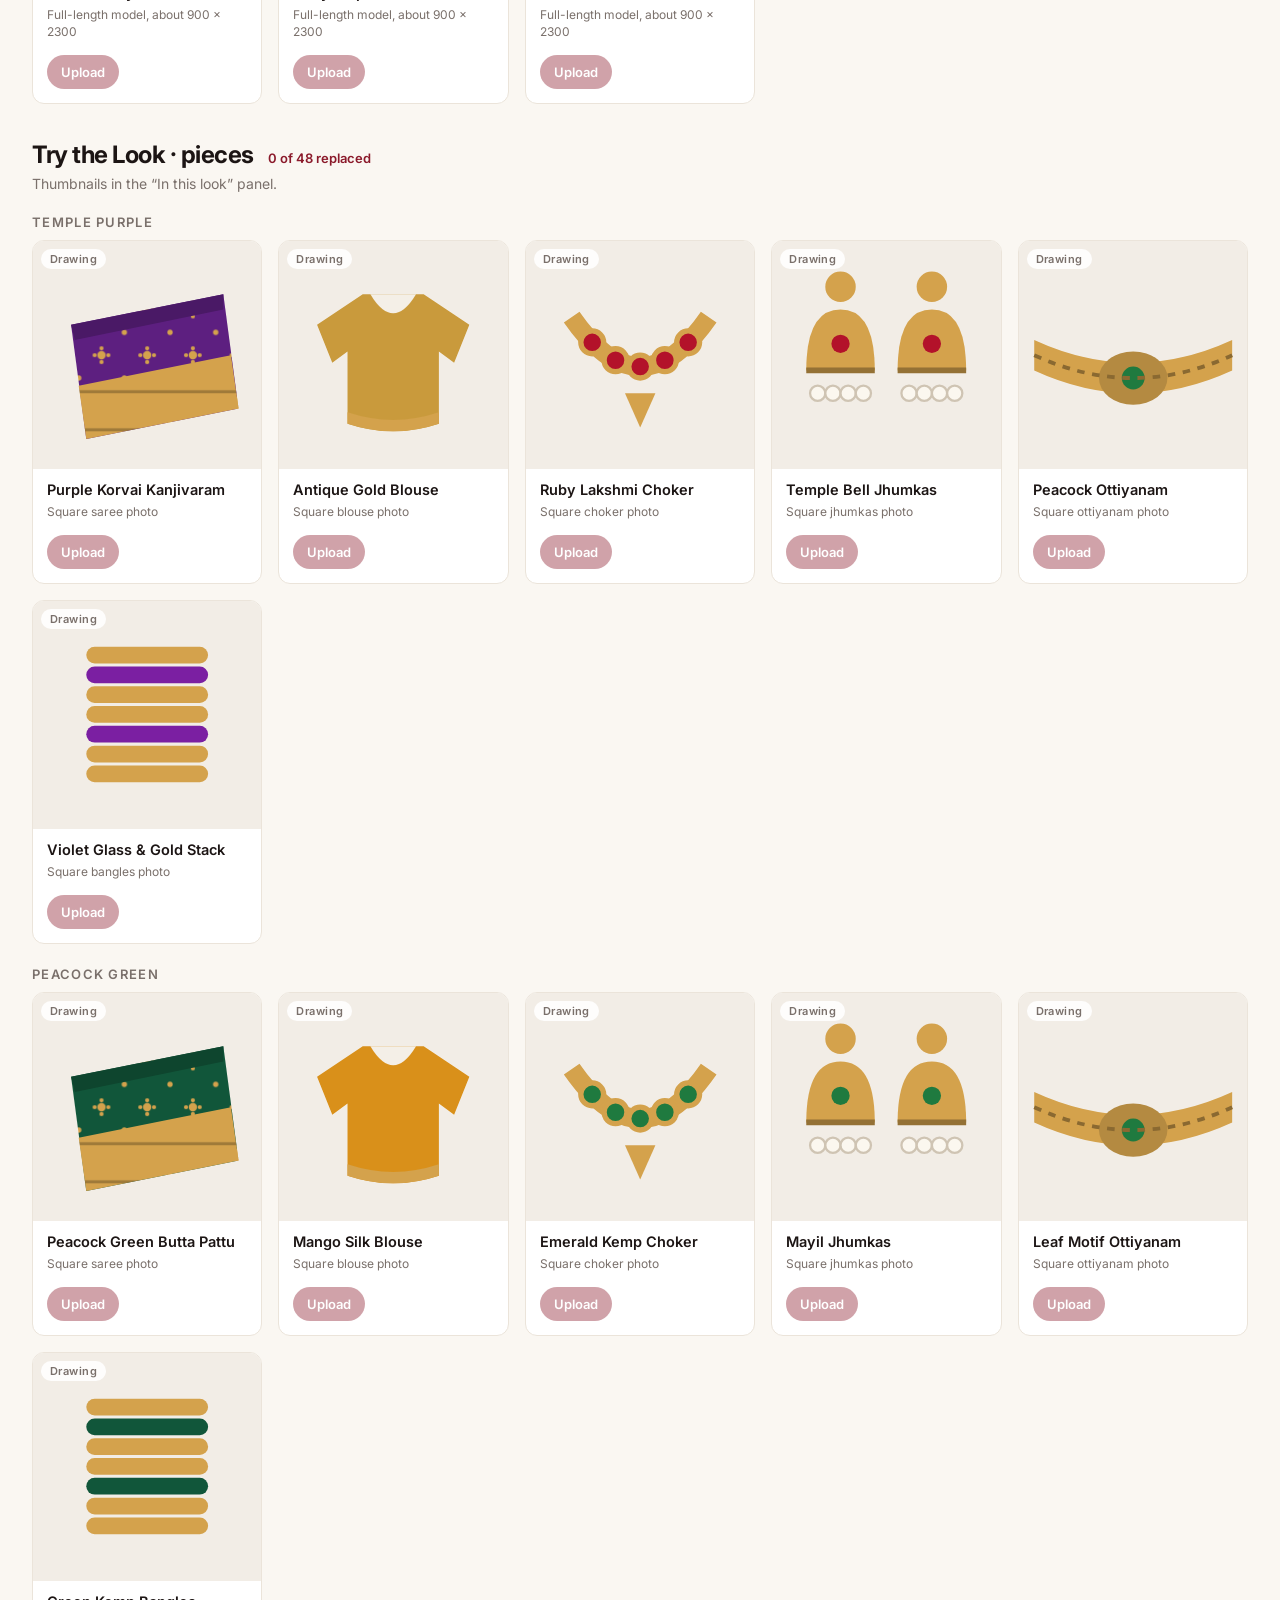
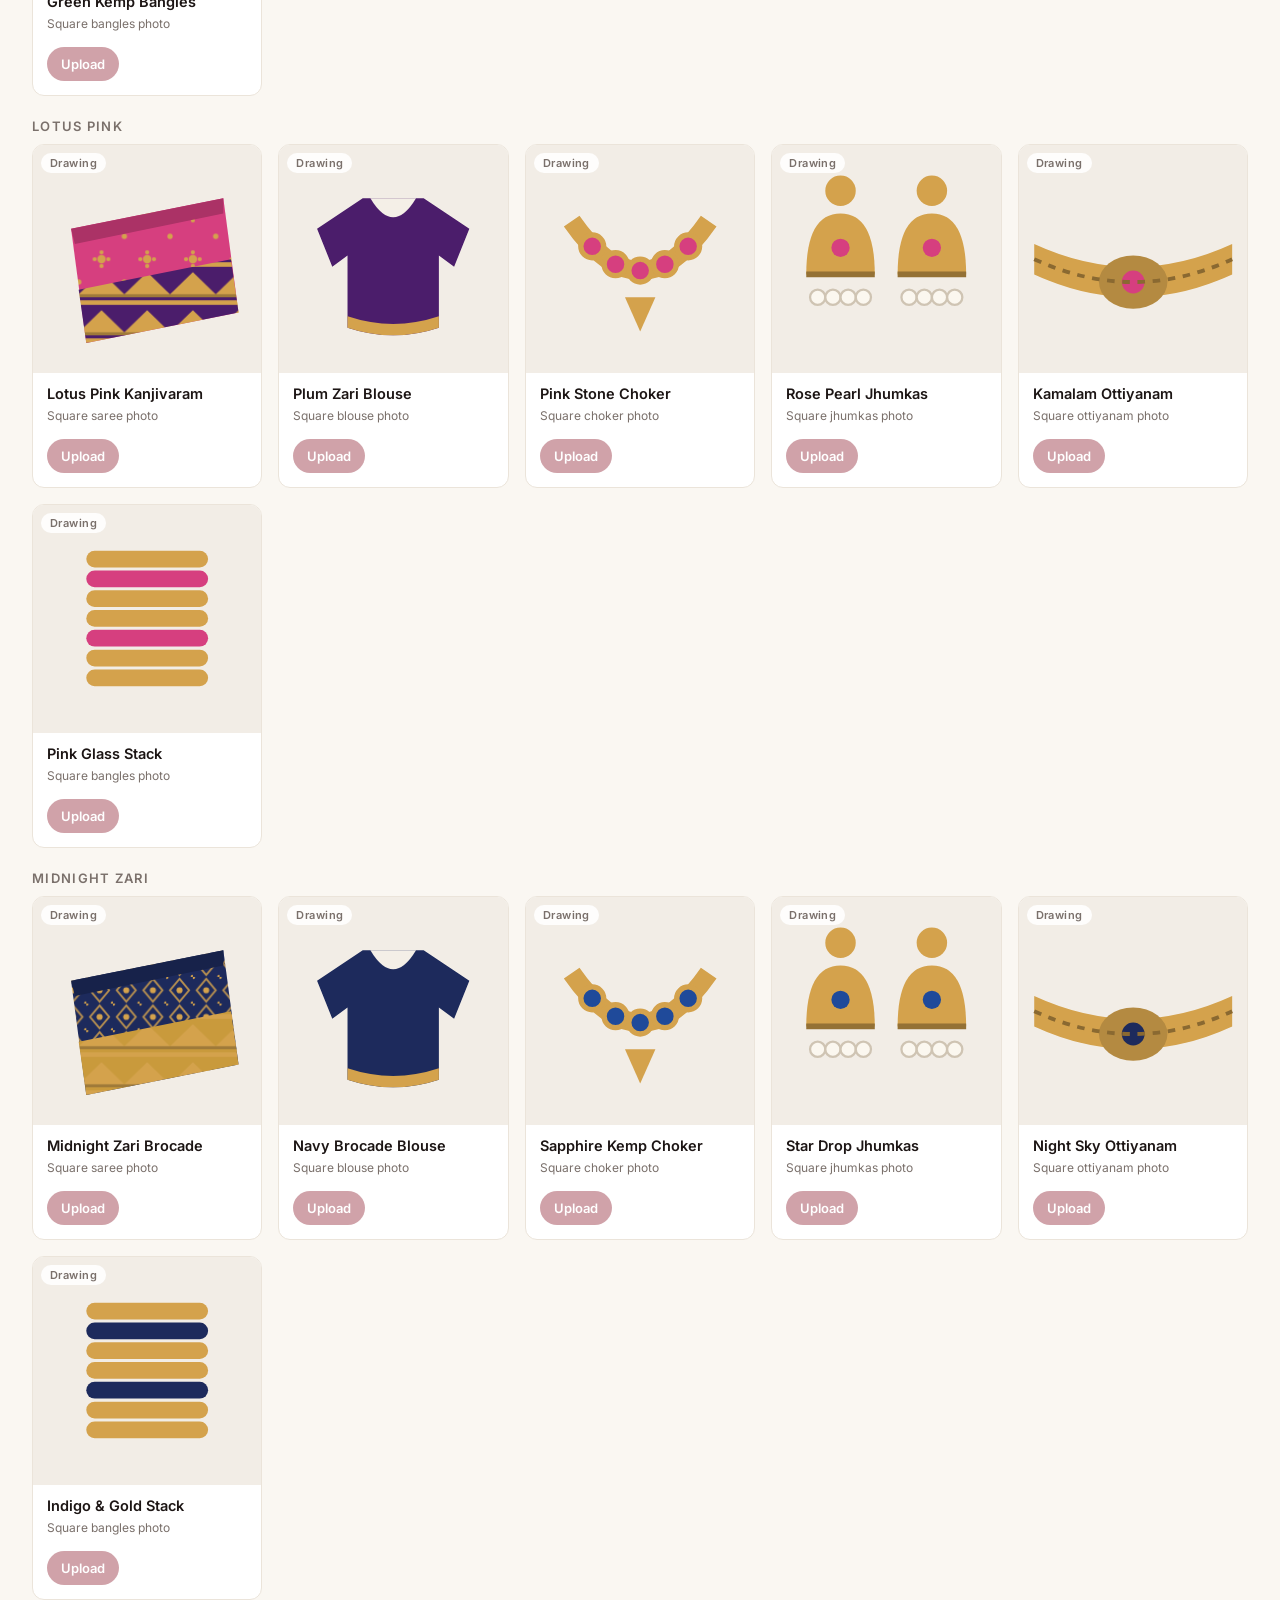
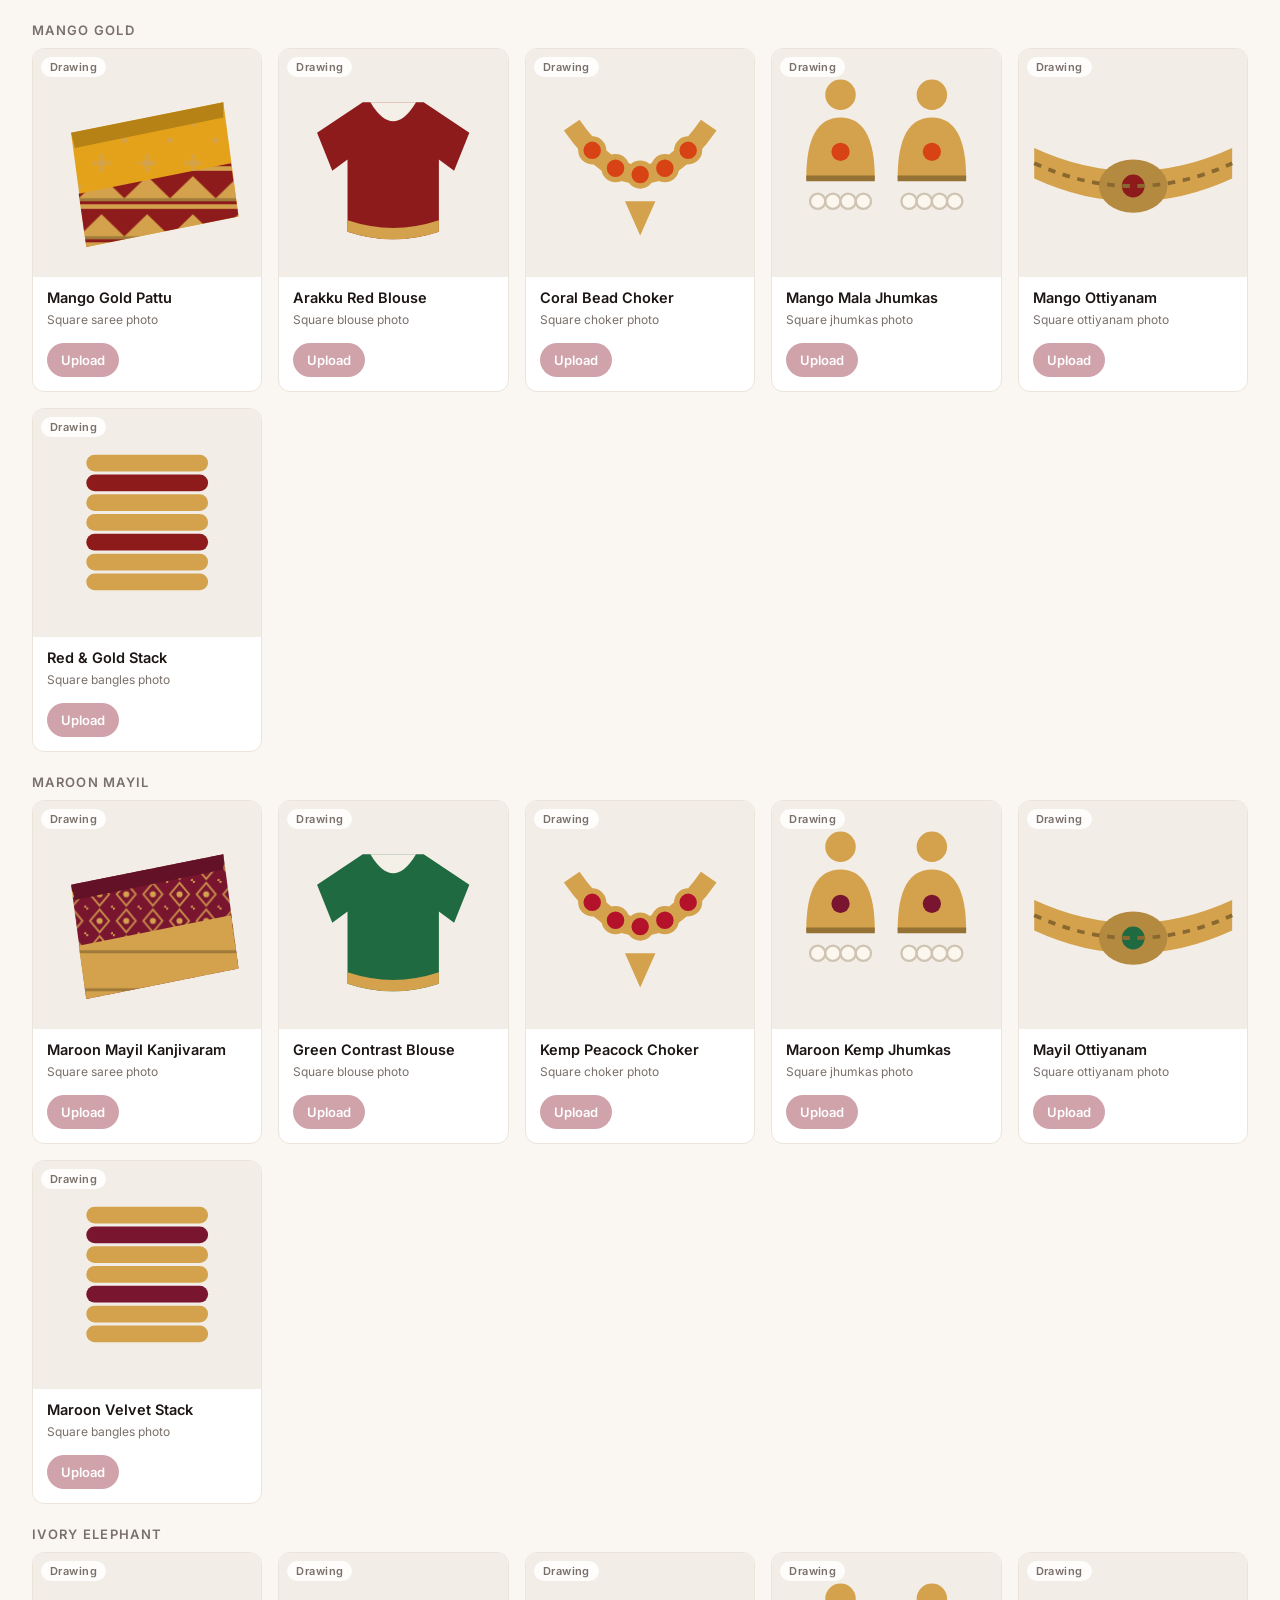
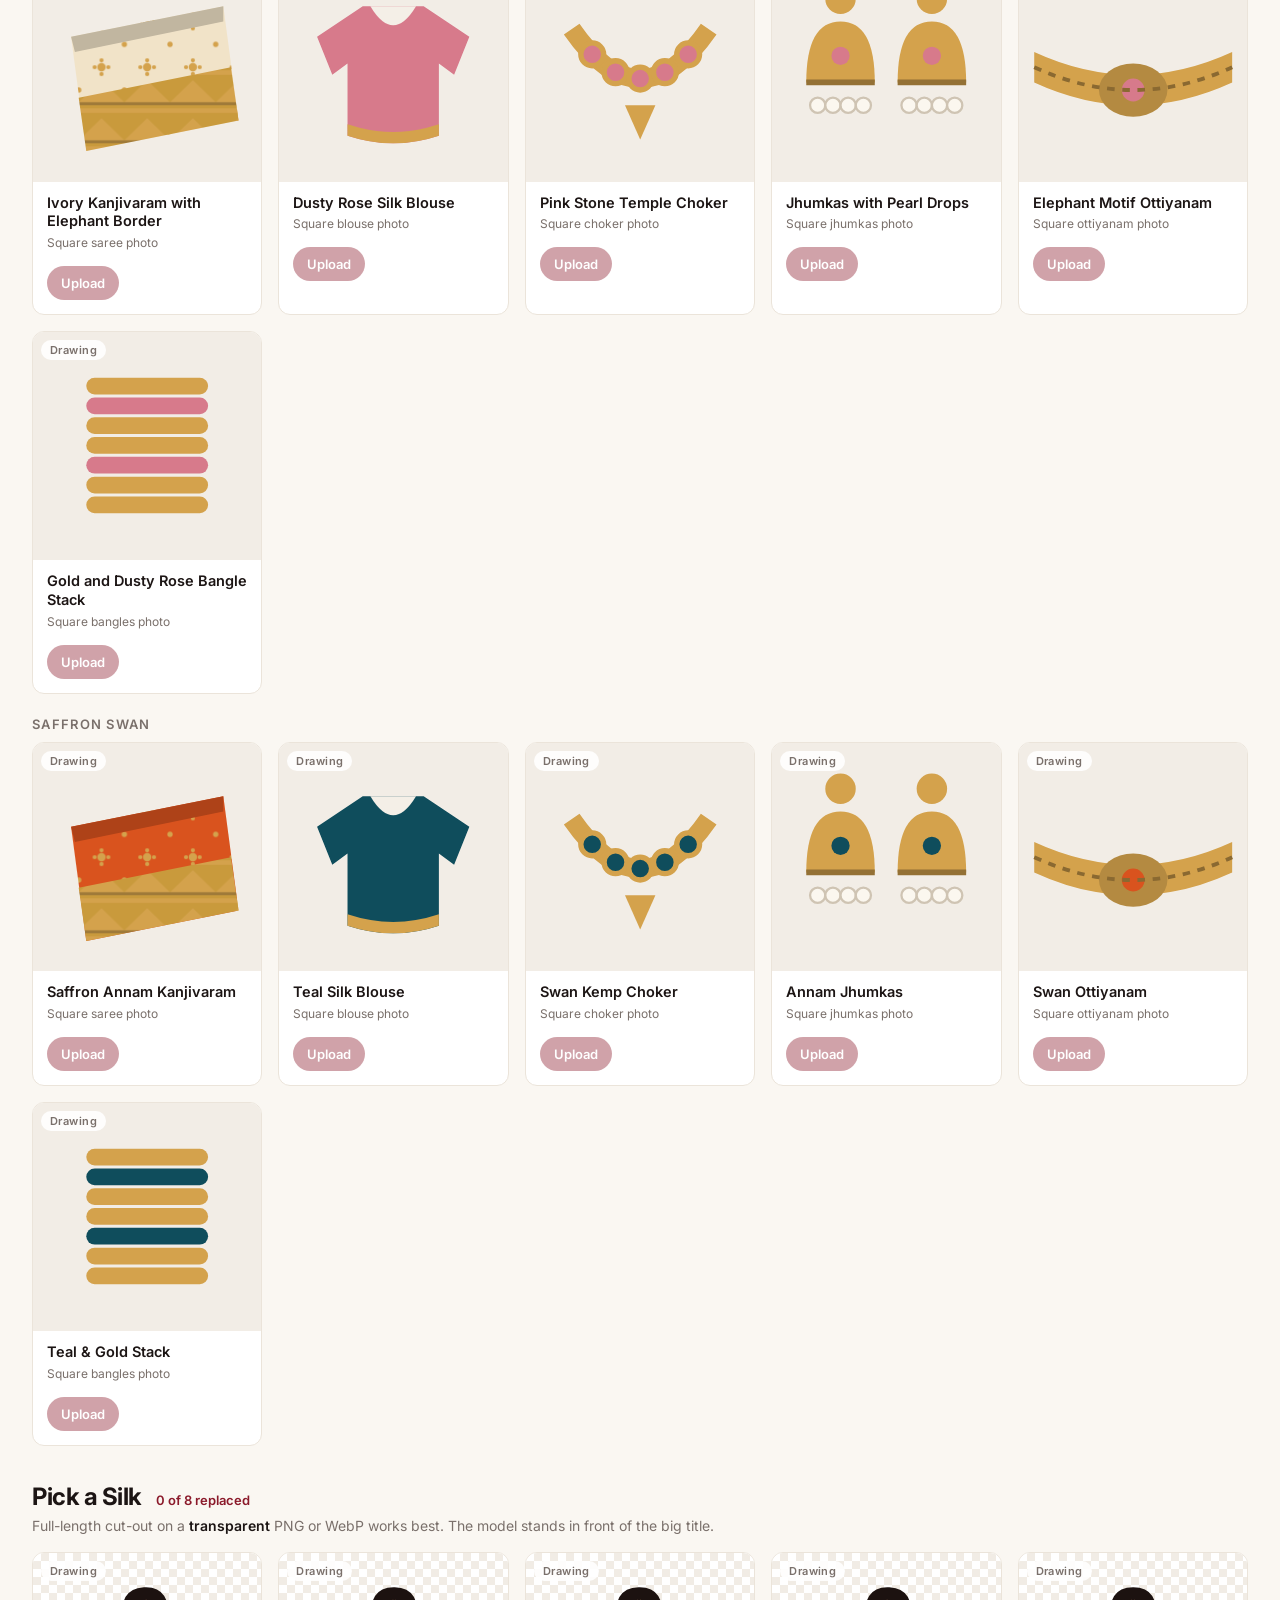
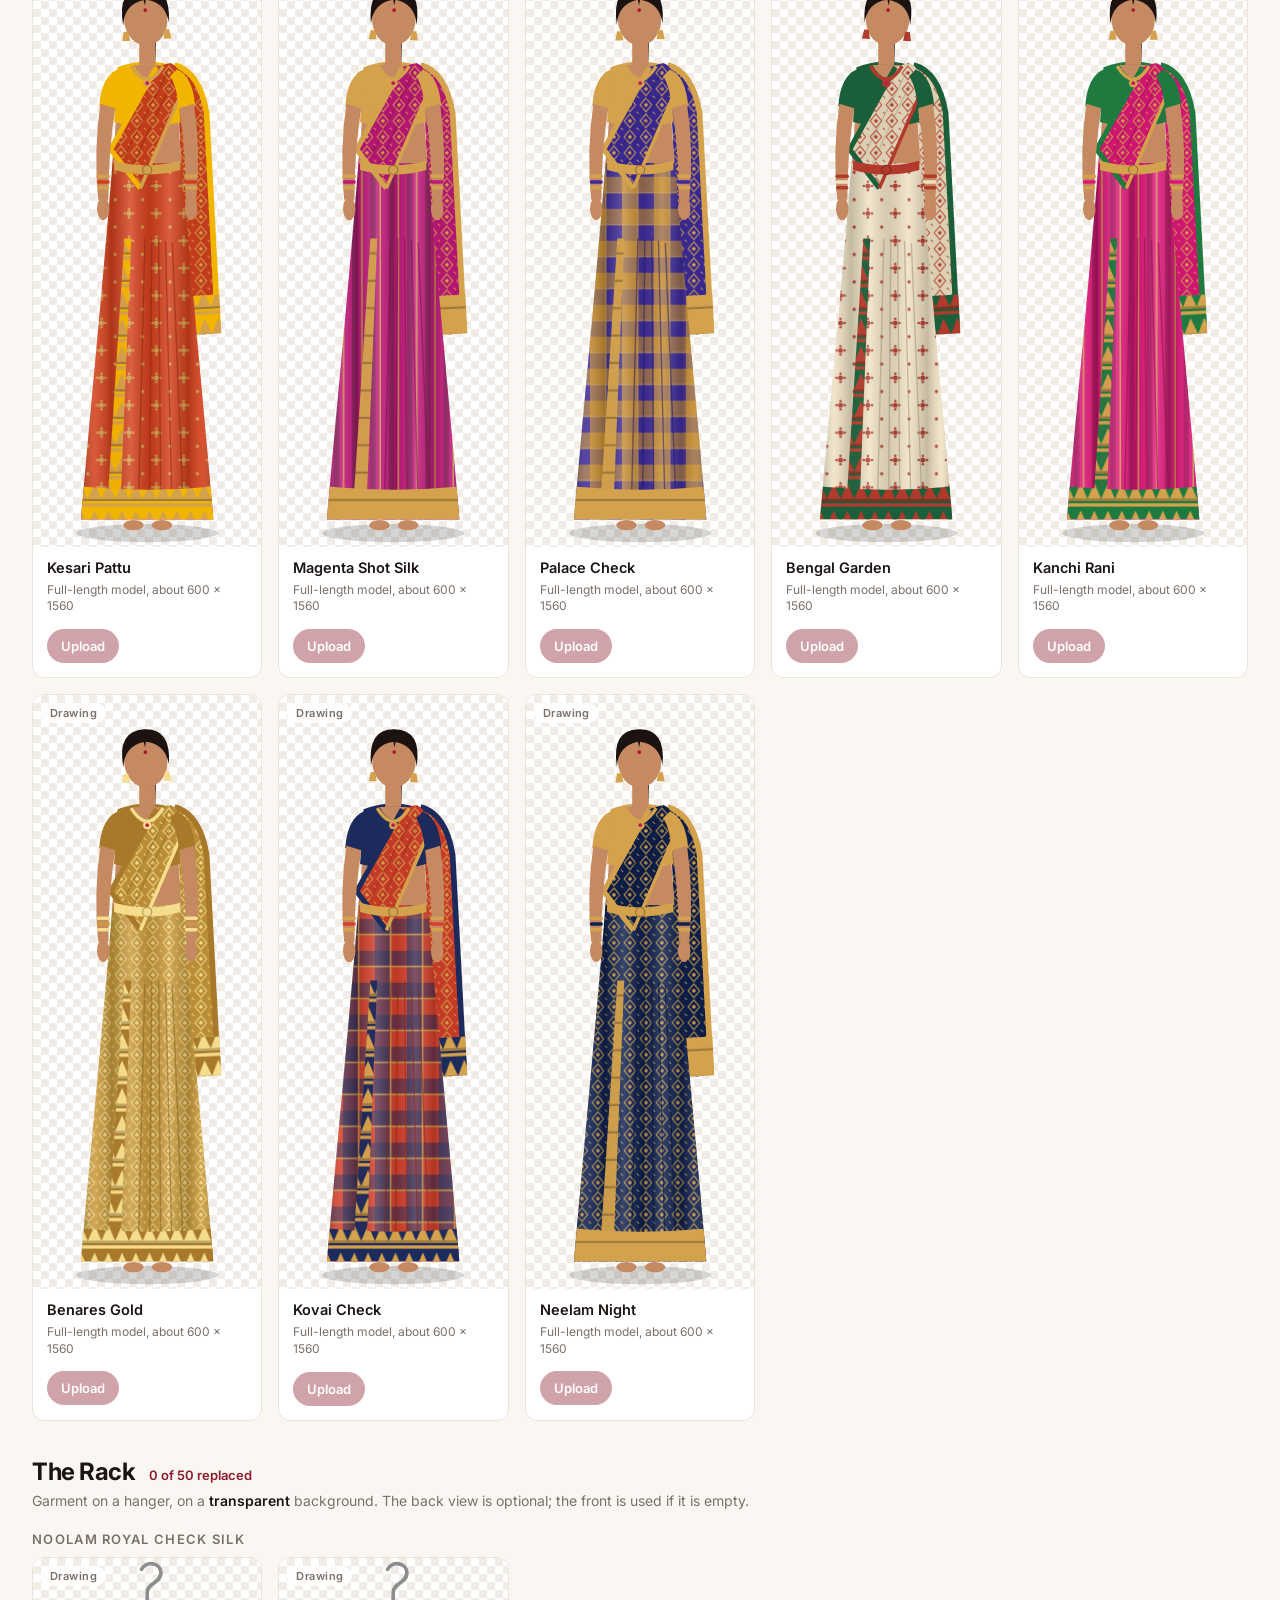
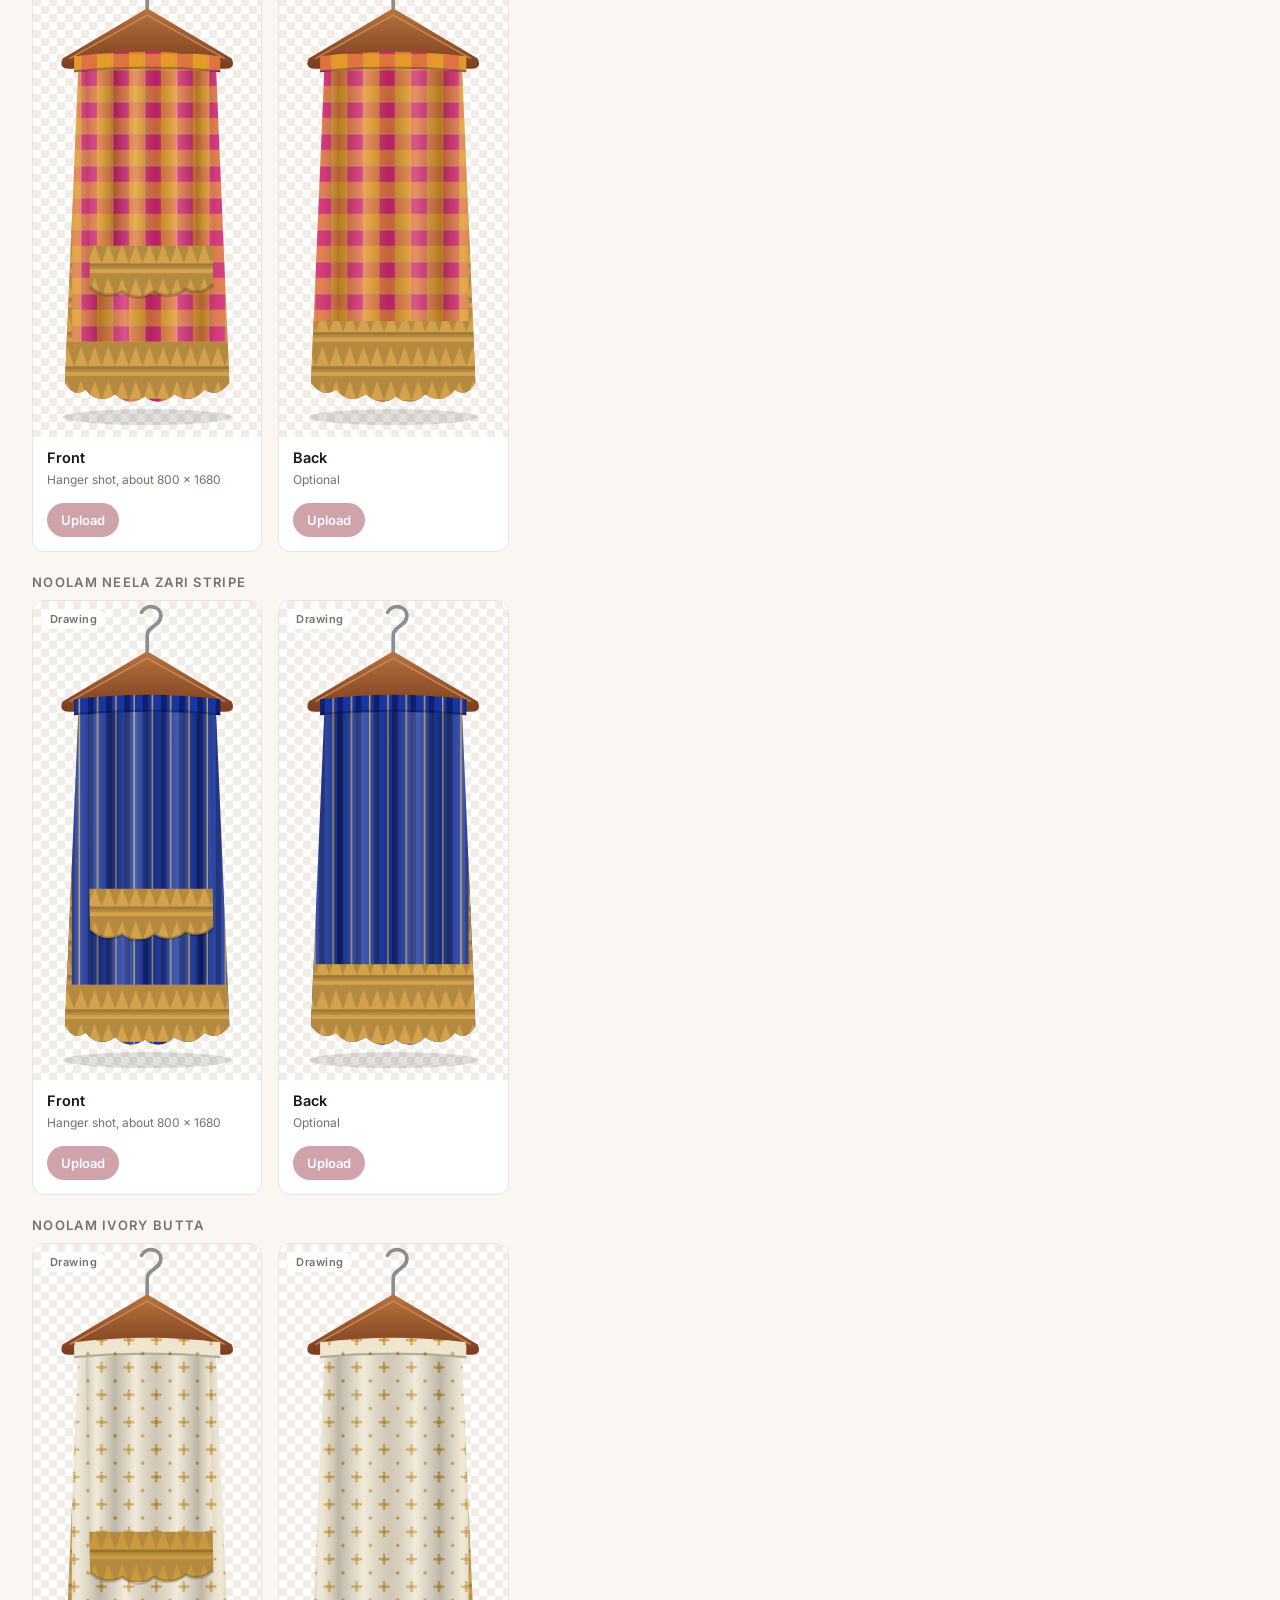
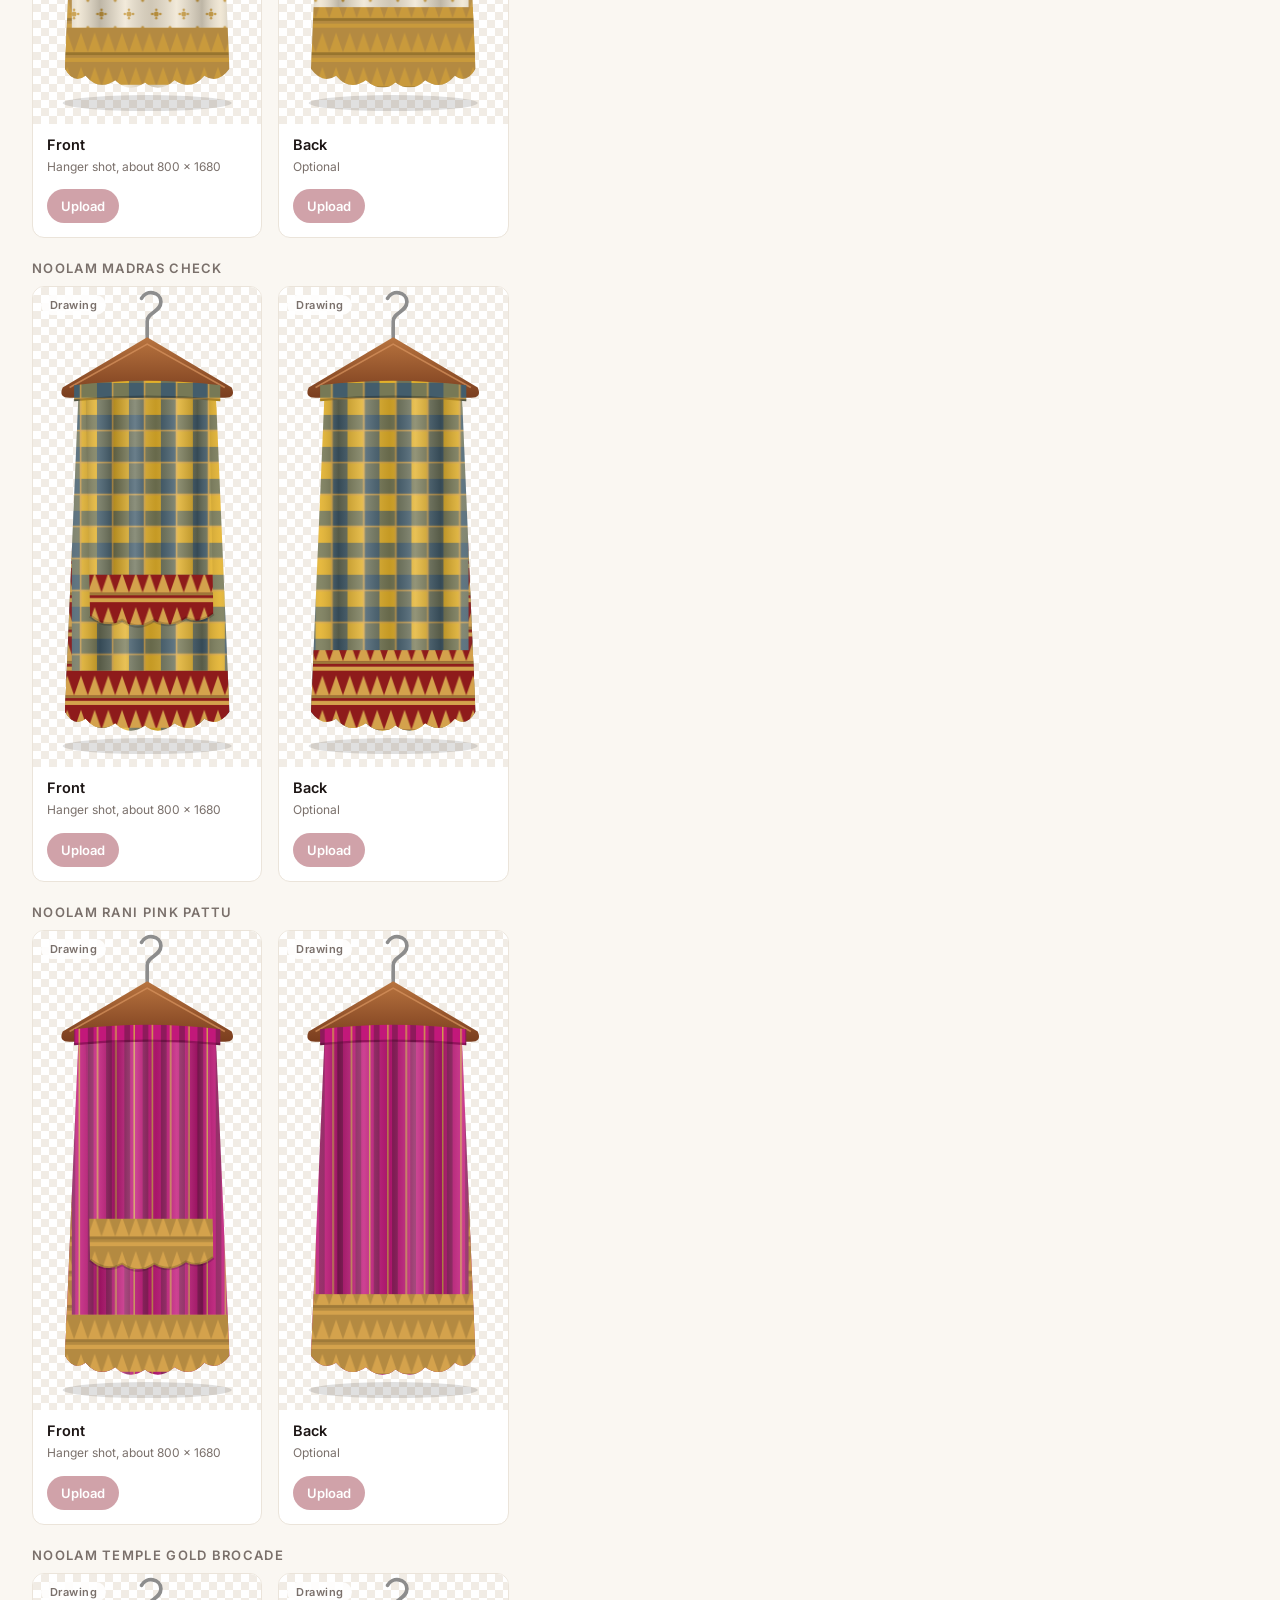
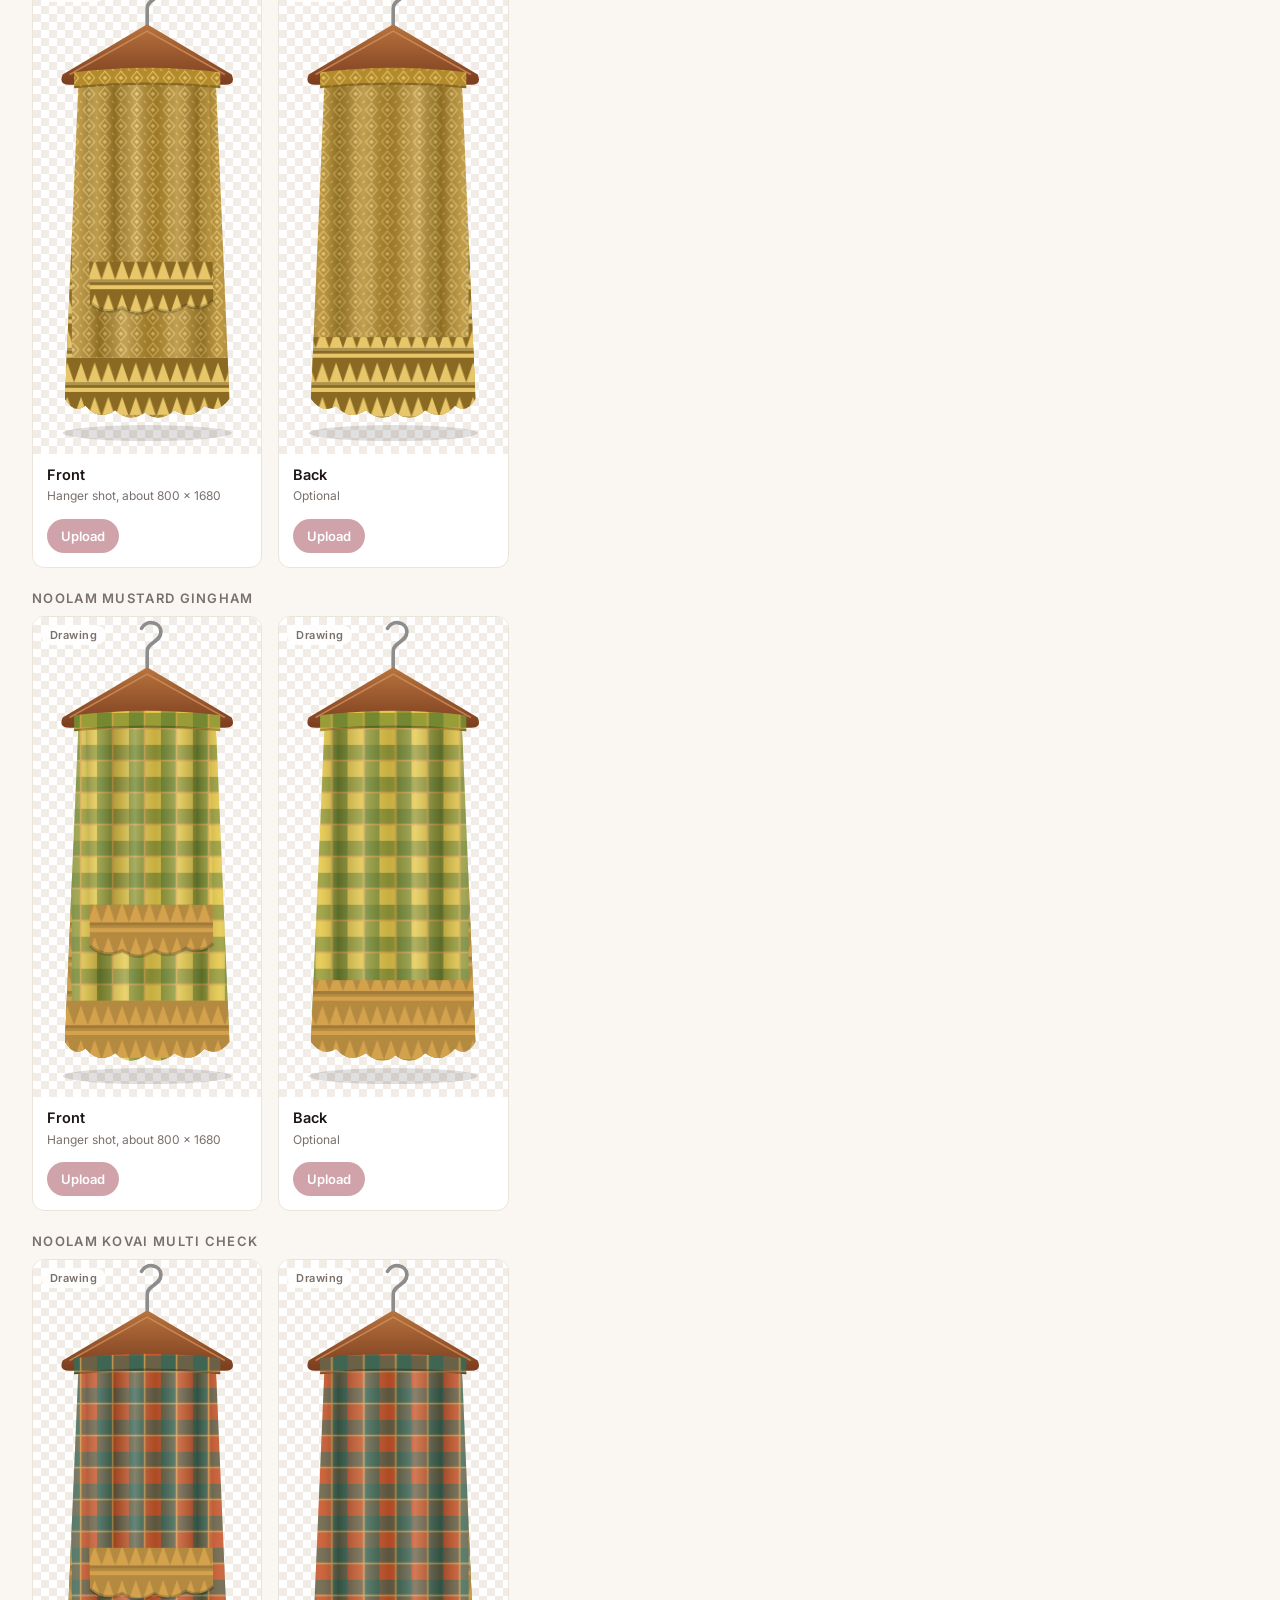
==== commit fdbbfba9: "Let the admin run on Vercel: password sign-in, uploads committed to GitHub Co-Authored-By: Claude Op" ====
--- a/admin.html
+++ b/admin.html
@@ -25,6 +25,14 @@
     In the project folder run <code>node admin-server.js</code>, then open <code>http://localhost:5180/admin.html</code>.
   </div>
 
+  <form class="login" id="login" hidden>
+    <h2>Admin sign-in</h2>
+    <p>Enter the admin password you set in Vercel.</p>
+    <input type="password" id="pw" autocomplete="current-password" aria-label="Password" required>
+    <p class="login-err" id="loginErr" hidden>Wrong password, try again.</p>
+    <button class="primary" type="submit">Sign in</button>
+  </form>
+
   <nav class="groups" id="groupNav" aria-label="Sections"></nav>
   <main id="groups"></main>
 
--- a/admin.css
+++ b/admin.css
@@ -26,6 +26,13 @@
 .primary { background: linear-gradient(180deg, #f0cd83, #d6a650); color: #3a1a08; }
 .primary:disabled { opacity: .45; cursor: not-allowed; }
 
+.login { max-width: 380px; margin: 80px auto; padding: 32px; background: #fff; border: 1px solid var(--line); border-radius: 14px; display: grid; gap: 12px; box-shadow: 0 20px 40px -24px rgba(60, 20, 10, .35); }
+.login h2 { font-size: 22px; }
+.login p { color: var(--muted); font-size: 14px; }
+.login input { height: 44px; padding: 0 14px; border: 1px solid var(--line); border-radius: 10px; font: inherit; }
+.login input:focus { outline: 2px solid var(--gold); border-color: transparent; }
+.login .primary { justify-content: center; height: 44px; }
+.login .login-err { color: var(--maroon); }
 .offline { margin: 20px 32px 0; padding: 16px 20px; border-radius: 10px; background: #fff4e0; border: 1px solid #f0d49c; line-height: 1.6; }
 
 .groups { position: sticky; top: 68px; z-index: 10; display: flex; gap: 8px; overflow-x: auto; padding: 14px 32px; background: rgba(250, 247, 242, .94); backdrop-filter: blur(8px); border-bottom: 1px solid var(--line); }
